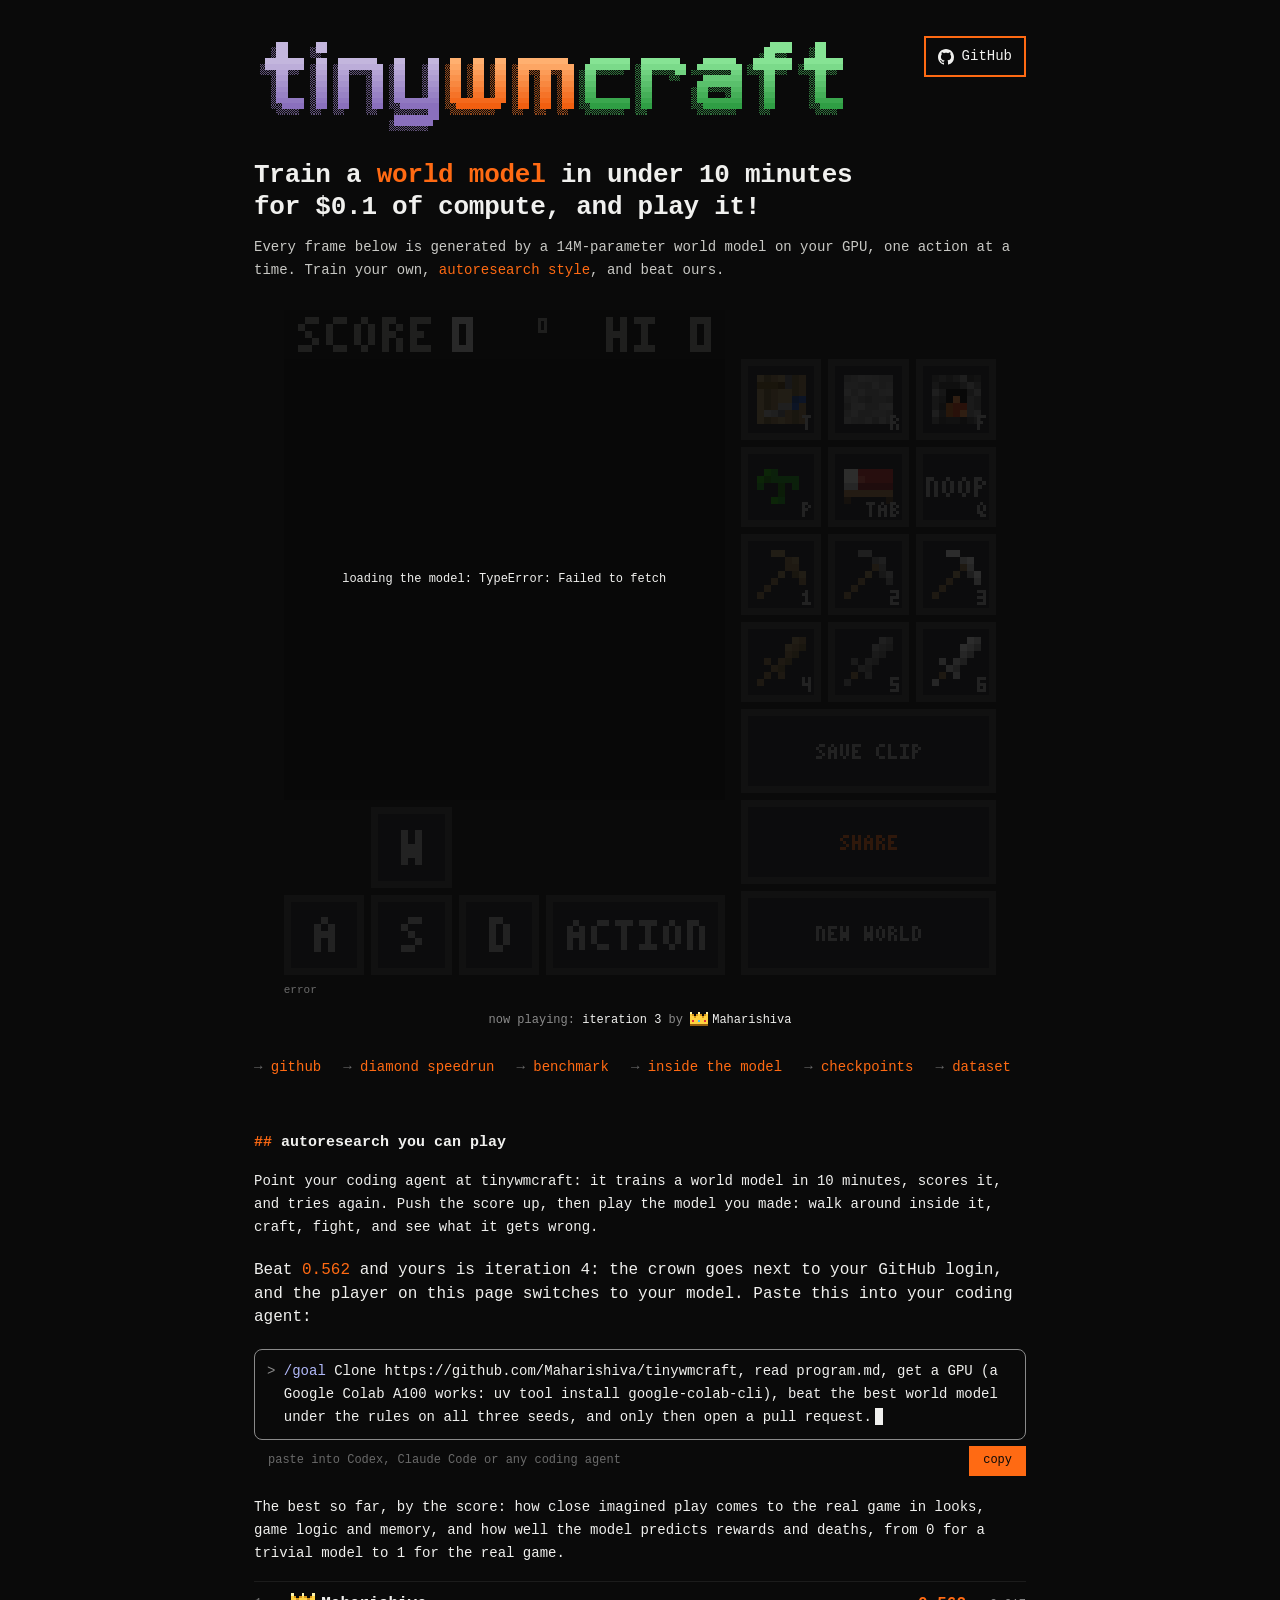
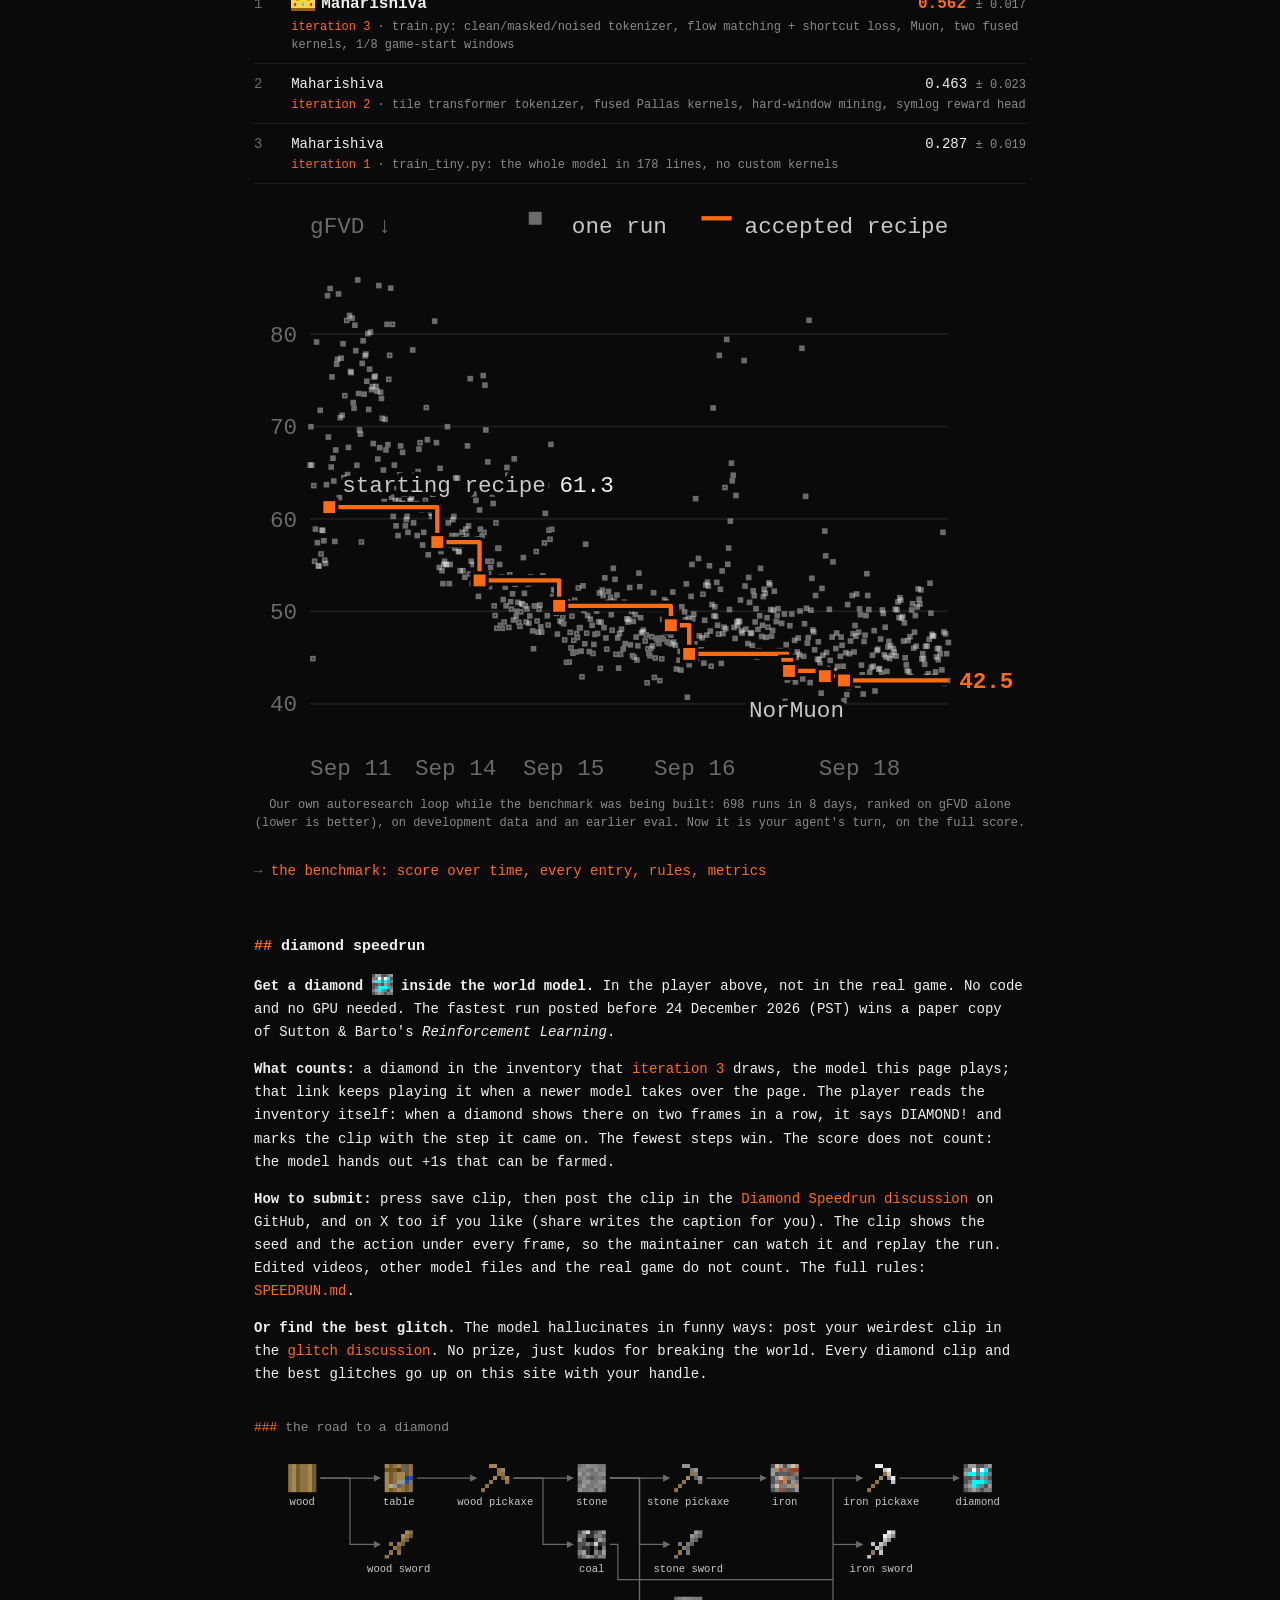
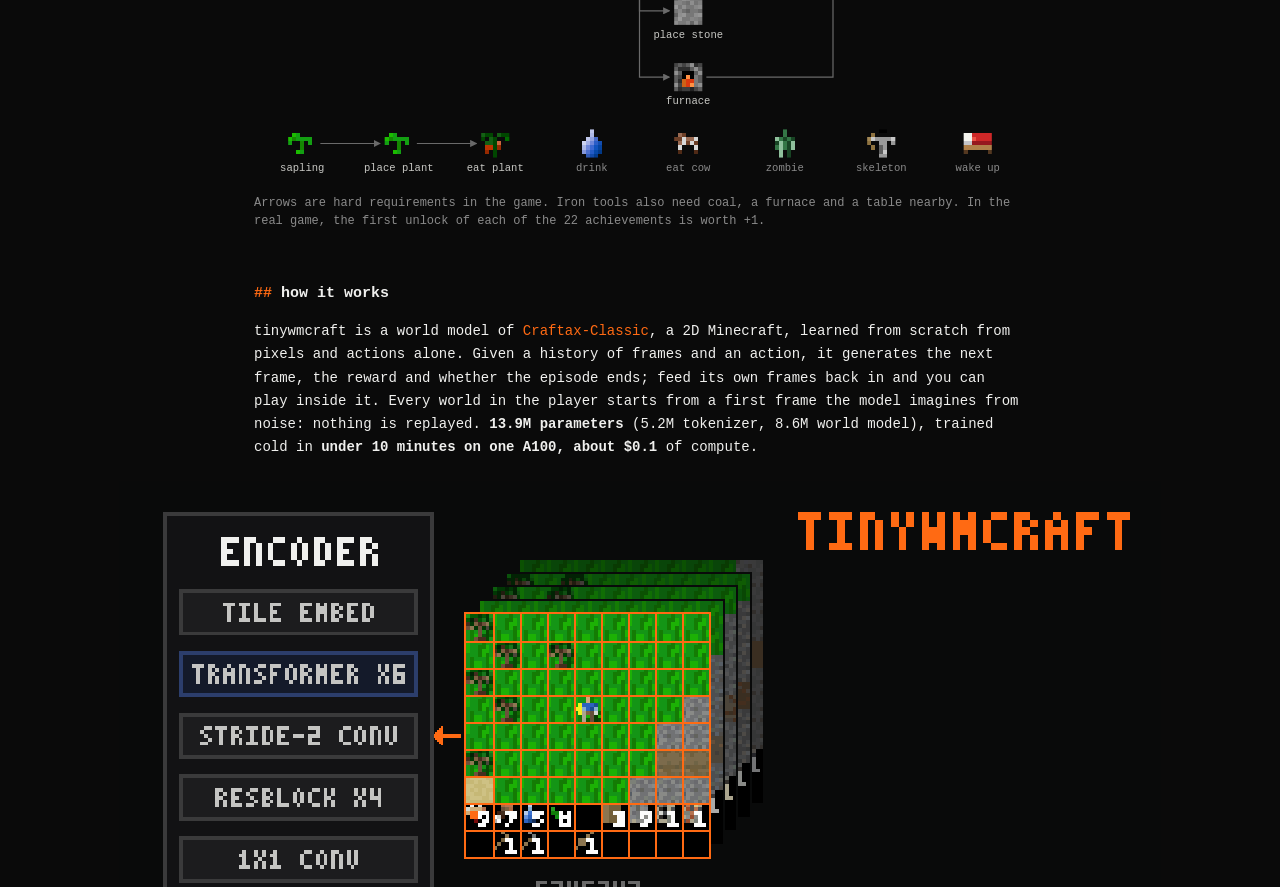
==== docs/index.html @ 317754db "merge mobile-zoom-fix: no hint line after the tutorial" ====
<!doctype html>
<html lang="en"><head>
<meta charset="utf-8">
<meta name="viewport" content="width=device-width,initial-scale=1">
<title>tinywmcraft: train a world model in under 10 minutes for $0.1 of compute, and play it</title>
<meta name="description" content="An autoresearch benchmark you can play: train a 14M-parameter world model of Craftax, a 2D Minecraft, in under 10 minutes on one A100, beat the best score, then play inside it in your browser.">
<meta name="theme-color" content="#0a0a0a">
<meta name="color-scheme" content="dark">
<link rel="canonical" href="https://maharishiva.github.io/tinywmcraft/">
<link rel="icon" href="data:image/svg+xml,%3Csvg xmlns='http://www.w3.org/2000/svg' viewBox='0 0 3 3'%3E%3Crect width='3' height='3' fill='%230a0a0a'/%3E%3Crect x='1' y='1' width='1' height='1' fill='%23ff6a13'/%3E%3C/svg%3E">
<meta property="og:type" content="website">
<meta property="og:site_name" content="tinywmcraft">
<meta property="og:url" content="https://maharishiva.github.io/tinywmcraft/">
<meta property="og:title" content="Train a world model in under 10 minutes for $0.1 of compute, and play it!">
<meta property="og:description" content="A 14M-parameter world model of Craftax, a 2D Minecraft, learned from pixels and actions. Play it in your browser. Beat it in one 10-minute A100 run.">
<meta property="og:image" content="https://maharishiva.github.io/tinywmcraft/assets/card.png">
<meta property="og:image:width" content="1200">
<meta property="og:image:height" content="630">
<meta property="og:image:alt" content="Real Craftax on the left, the world model on the right, the action below">
<meta name="twitter:card" content="summary_large_image">
<meta name="twitter:title" content="Train a world model in under 10 minutes for $0.1 of compute, and play it!">
<meta name="twitter:description" content="A 14M-parameter world model of Craftax, a 2D Minecraft, learned from pixels and actions. Play it in your browser. Beat it in one 10-minute A100 run.">
<meta name="twitter:image" content="https://maharishiva.github.io/tinywmcraft/assets/card.png">
<meta name="twitter:image:alt" content="Real Craftax on the left, the world model on the right, the action below">
<link rel="stylesheet" href="play.css">
<style>
:root { --bg:#0a0a0a; --fg:#f0f0ee; --ink:#c8c8c4; --dim:#6a6a6a; --mid:#8a8a8a; --o:#ff6a13; --line:#1c1c1c; }
* { box-sizing:border-box; }
html { -webkit-text-size-adjust:100%; }
body { margin:0; background:var(--bg); color:var(--fg); font:14px/1.65 "JetBrains Mono","SF Mono",Menlo,Consolas,monospace; }
main { max-width:820px; margin:0 auto; padding:36px 24px 56px; }
a { color:var(--o); text-decoration:none; } a:hover { text-decoration:underline; }
header { position:relative; }
.gh { position:absolute; top:0; right:0; display:flex; align-items:center; gap:8px; padding:7px 12px; border:2px solid var(--o); color:var(--fg); text-decoration:none; }
.gh:hover { background:var(--o); color:var(--bg); text-decoration:none; }
.logo { width:600px; max-width:100%; height:auto; display:block; image-rendering:pixelated; }
h1 .o { color:var(--o); }
h1 { font-size:26px; line-height:1.25; margin:22px 0 12px; letter-spacing:-.01em; text-wrap:balance; }
.sub { margin:0 0 28px; color:var(--ink); }
h2 { font-size:15px; margin:52px 0 14px; scroll-margin-top:16px; }
h2::before { content:"## "; color:var(--o); }
h3 { font-size:13px; font-weight:normal; color:var(--mid); margin:30px 0 4px; }
h3::before { content:"### "; color:var(--o); }
p, ol, dl { margin:0 0 14px; }
code { color:var(--o); font-family:inherit; }
b { font-weight:700; }
.links { display:flex; flex-wrap:wrap; gap:4px 22px; margin:26px 0 8px; }
.links a::before, a.more::before { content:"→ "; color:var(--dim); }
a.more { display:inline-block; margin:6px 0 0; }
.cta { font-size:16px; line-height:1.45; margin:20px 0 12px; } .cta #best { color:var(--o); }
figure { margin:22px 0; }
figure img { display:block; max-width:100%; height:auto; margin:0 auto; }
figure.wide img { width:min(135%, calc(100vw - 32px)); max-width:none; margin-left:calc((100% - min(135%, 100vw - 32px)) / 2); }
img.ico { display:inline; width:21px; height:21px; vertical-align:-5px; image-rendering:pixelated; }
img.px { image-rendering:pixelated; }
figcaption, .note { color:var(--mid); font-size:12px; line-height:1.5; margin-top:8px; }
figcaption { text-align:center; text-wrap:balance; }
.tree { display:block; min-width:640px; width:100%; height:auto; margin:14px 0 6px; font-size:10.5px; }
.tree image { image-rendering:pixelated; }
.tree text { fill:var(--ink); text-anchor:middle; }
.tree .any text { fill:var(--mid); }
.tree .dep { fill:none; stroke:#6a6a6a; stroke-width:1.2; marker-end:url(#ah); }
.tree .wire { fill:none; stroke:#6a6a6a; stroke-width:1.2; }
.scroll { overflow-x:auto; -webkit-overflow-scrolling:touch; }
ol.top { list-style:none; padding:0; margin:16px 0 14px; border-top:1px solid var(--line); scroll-margin-top:16px; }
ol.top li { display:grid; grid-template-columns:3ch minmax(0,1fr) auto; gap:0 12px; align-items:baseline; padding:9px 0; border-bottom:1px solid var(--line); }
ol.top .r { color:var(--dim); }
ol.top .who { overflow:hidden; text-overflow:ellipsis; white-space:nowrap; }
ol.top .who a { color:var(--fg); }
ol.top .g { white-space:nowrap; font-variant-numeric:tabular-nums; }
ol.top .ch { grid-column:2 / 4; color:var(--mid); font-size:12px; line-height:1.5; }
ol.top .lead .who, ol.top .lead .g { font-size:16px; font-weight:700; }
ol.top .lead .g { color:var(--o); }
img.crown { width:24px; height:auto; margin-right:6px; vertical-align:-3px; image-rendering:pixelated; }
.np { margin:12px 0 0; text-align:center; color:var(--mid); font-size:12px; }
.np a { color:var(--fg); } .np img.crown { width:18px; margin-right:4px; }
.sd { color:var(--mid); font-weight:normal; font-size:12px; }
.cc { margin:20px 0; }
.cc-box { display:grid; grid-template-columns:2ch 1fr; border:1px solid #8a8a8a; border-radius:8px; padding:10px 12px; color:var(--fg); overflow-wrap:anywhere; }
.cc-gt { color:var(--mid); }
.cc-cmd { color:#b1b9f9; }
.cc-cur { display:inline-block; width:1ch; height:1.2em; margin-left:3px; vertical-align:text-bottom; background:var(--fg); animation:cc-blink 1.1s steps(1) infinite; }
@keyframes cc-blink { 50% { opacity:0; } }
@media (prefers-reduced-motion:reduce) { .cc-cur { animation:none; } }
.cc-foot { display:flex; justify-content:space-between; align-items:center; gap:12px; padding:6px 0 0 14px; color:var(--dim); font-size:12px; }
.cc-foot button { font:inherit; font-size:12px; color:var(--bg); background:var(--o); border:0; border-radius:0; padding:5px 14px; cursor:pointer; }
.cc-foot button:hover { background:var(--fg); }
footer { color:var(--dim); font-size:12px; margin-top:52px; padding-top:14px; border-top:1px solid var(--line); }
@media (max-width:820px) { main { overflow-x:clip; } }
@media (max-width:560px) {
  body { font-size:13.5px; }
  main { padding:24px 16px 44px; }
  .logo { width:100%; }
  .gh { position:static; display:inline-flex; margin-bottom:14px; }
  h1 { font-size:21px; margin-top:16px; }
  h2 { margin-top:40px; }
  ol.top .lead .who, ol.top .lead .g { font-size:15px; }
  }
</style>
</head>
<body><main>
<header>
<a class="gh" href="https://github.com/Maharishiva/tinywmcraft"><svg viewBox="0 0 16 16" width="16" height="16" aria-hidden="true"><path fill="currentColor" d="M8 0C3.58 0 0 3.58 0 8c0 3.54 2.29 6.53 5.47 7.59.4.07.55-.17.55-.38 0-.19-.01-.82-.01-1.49-2.01.37-2.53-.49-2.69-.94-.09-.23-.48-.94-.82-1.13-.28-.15-.68-.52-.01-.53.63-.01 1.08.58 1.23.82.72 1.21 1.87.87 2.33.66.07-.52.28-.87.51-1.07-1.78-.2-3.64-.89-3.64-3.95 0-.87.31-1.59.82-2.15-.08-.2-.36-1.02.08-2.12 0 0 .67-.21 2.2.82.64-.18 1.32-.27 2-.27.68 0 1.36.09 2 .27 1.53-1.04 2.2-.82 2.2-.82.44 1.1.16 1.92.08 2.12.51.56.82 1.27.82 2.15 0 3.07-1.87 3.75-3.65 3.95.29.25.54.73.54 1.48 0 1.07-.01 1.93-.01 2.2 0 .21.15.46.55.38A8.013 8.013 0 0016 8c0-4.42-3.58-8-8-8z"/></svg><span>GitHub</span></a>
<img class="logo" src="assets/logo-dark.png" alt="tinywmcraft" width="2140" height="360">
<h1>Train a <span class="o">world model</span> in under 10 minutes for $0.1 of compute, and play it!</h1>
<p class="sub">Every frame below is generated by a 14M-parameter world model on your GPU, one action at a time. Train your own, <a href="#autoresearch">autoresearch style</a>, and beat ours.</p>
</header>

<div id="play"></div>
<script type="module" src="play.js?v=2"></script>
<p class="np" id="np">now playing: <a href="https://github.com/Maharishiva/tinywmcraft/blob/8538aa5/train.py">iteration 3</a> by <img class="crown" src="icons/crown.png" alt="crown" onerror="this.remove()"><a href="https://github.com/Maharishiva">Maharishiva</a></p>

<nav class="links">
<a href="https://github.com/Maharishiva/tinywmcraft">github</a>
<a href="#speedrun">diamond speedrun</a>
<a href="benchmark.html">benchmark</a>
<a href="model.html">inside the model</a>
<a href="https://huggingface.co/maharishiva/tinywmcraft-v3">checkpoints</a>
<a data-dataset href="#">dataset</a>
</nav>

<!--{autoresearch-->
<h2 id="autoresearch">autoresearch you can play</h2>
<p>Point your coding agent at tinywmcraft: it trains a world model in 10 minutes, scores it, and tries again. Push the score up, then play the model you made: walk around inside it, craft, fight, and see what it gets wrong.</p>
<p class="cta">Beat <span id="best">0.562</span> and yours is iteration <span id="next">4</span>: the crown goes next to your GitHub login, and the player on this page switches to your model. Paste this into your coding agent:</p>
<div class="cc">
<div class="cc-box"><span class="cc-gt">&gt;</span><span><span id="prompt"><span class="cc-cmd">/goal</span> Clone https://github.com/Maharishiva/tinywmcraft, read program.md, get a GPU (a Google Colab A100 works: uv tool install google-colab-cli), beat the best world model under the rules on all three seeds, and only then open a pull request.</span><span class="cc-cur" aria-hidden="true"></span></span></div>
<div class="cc-foot"><span>paste into Codex, Claude Code or any coding agent</span><button type="button" id="copy">copy</button></div>
</div>
<p>The best so far, by the score: how close imagined play comes to the real game in looks, game logic and memory, and how well the model predicts rewards and deaths, from 0 for a trivial model to 1 for the real game.</p>
<ol class="top" id="benchmark">
<li class="lead"><span class="r">1</span><span class="who"><img class="crown" src="icons/crown.png" alt="crown" onerror="this.remove()"><a href="https://github.com/Maharishiva">Maharishiva</a></span><span class="g">0.562 <span class="sd">± 0.017</span></span><span class="ch"><a href="https://github.com/Maharishiva/tinywmcraft/blob/8538aa5/train.py">iteration 3</a> · train.py: clean/masked/noised tokenizer, flow matching + shortcut loss, Muon, two fused kernels, 1/8 game-start windows</span></li>
<li><span class="r">2</span><span class="who"><a href="https://github.com/Maharishiva">Maharishiva</a></span><span class="g">0.463 <span class="sd">± 0.023</span></span><span class="ch"><a href="https://github.com/Maharishiva/tinywmcraft/blob/80b1c34/train.py">iteration 2</a> · tile transformer tokenizer, fused Pallas kernels, hard-window mining, symlog reward head</span></li>
<li><span class="r">3</span><span class="who"><a href="https://github.com/Maharishiva">Maharishiva</a></span><span class="g">0.287 <span class="sd">± 0.019</span></span><span class="ch"><a href="https://github.com/Maharishiva/tinywmcraft/blob/23e6515/train_tiny.py">iteration 1</a> · train_tiny.py: the whole model in 178 lines, no custom kernels</span></li>
</ol>
<figure><picture><source media="(max-width:560px)" srcset="assets/autoresearch_phone.svg" width="358" height="270"><img src="assets/autoresearch.svg" alt="gFVD of 698 training runs over 8 days: the accepted recipe steps down from 61.3 to 42.5" width="772" height="350" loading="lazy"></picture>
<figcaption>Our own autoresearch loop while the benchmark was being built: 698 runs in 8 days, ranked on gFVD alone (lower is better), on development data and an earlier eval. Now it is your agent's turn, on the full score.</figcaption></figure>
<a class="more" href="benchmark.html">the benchmark: score over time, every entry, rules, metrics</a>
<!--autoresearch}-->

<!--{challenge-->
<h2 id="speedrun"><a id="challenge"></a>diamond speedrun</h2>
<p><b>Get a diamond <img class="ico" src="icons/diamond.png" alt=""> inside the world model.</b> In the player above, not in the real game. No code and no GPU needed. The fastest run posted before 24 December 2026 (PST) wins a paper copy of Sutton &amp; Barto's <i>Reinforcement Learning</i>.</p>
<p><b>What counts:</b> a diamond in the inventory that <a href="?model=iteration3#play">iteration 3</a> draws, the model this page plays; that link keeps playing it when a newer model takes over the page. The player reads the inventory itself: when a diamond shows there on two frames in a row, it says DIAMOND! and marks the clip with the step it came on. The fewest steps win. The score does not count: the model hands out +1s that can be farmed.</p>
<p><b>How to submit:</b> press save clip, then post the clip in the <a href="https://github.com/Maharishiva/tinywmcraft/discussions/9">Diamond Speedrun discussion</a> on GitHub, and on X too if you like (share writes the caption for you). The clip shows the seed and the action under every frame, so the maintainer can watch it and replay the run. Edited videos, other model files and the real game do not count. The full rules: <a href="https://github.com/Maharishiva/tinywmcraft/blob/main/SPEEDRUN.md">SPEEDRUN.md</a>.</p>
<p><b>Or find the best glitch.</b> The model hallucinates in funny ways: post your weirdest clip in the <a href="https://github.com/Maharishiva/tinywmcraft/discussions/10">glitch discussion</a>. No prize, just kudos for breaking the world. Every diamond clip and the best glitches go up on this site with your handle.</p>
<h3 id="achievements">the road to a diamond</h3>
<div class="scroll"><svg class="tree" viewBox="0 0 768 322" role="img" aria-label="The 22 achievements of Craftax-Classic and what each one needs">
<defs><marker id="ah" viewBox="0 0 6 6" refX="5" refY="3" markerWidth="6" markerHeight="6" orient="auto"><path d="M0,0L6,3L0,6z" fill="#6a6a6a"/></marker></defs>
<path class="dep" d="M66,22H125"/>
<path class="dep" d="M66,22H95.5V88H125"/>
<path class="dep" d="M162,22H221"/>
<path class="dep" d="M258,22H317"/>
<path class="dep" d="M258,22H287.5V88H317"/>
<path class="dep" d="M354,22H413"/>
<path class="dep" d="M354,22H383.5V88H413"/>
<path class="dep" d="M354,22H383.5V154H413"/>
<path class="dep" d="M354,22H383.5V220H413"/>
<path class="dep" d="M450,22H509"/>
<path class="dep" d="M642,22H701"/>
<path class="dep" d="M66,286H125"/>
<path class="dep" d="M162,286H221"/>
<path class="wire" d="M546,22H576"/>
<path class="wire" d="M354,88H362V123H576"/>
<path class="wire" d="M450,220H576V22"/>
<path class="dep" d="M576,22H605"/>
<path class="dep" d="M576,88H605"/>
<g><image href="icons/wood.png" x="34" y="8" width="28" height="28"/><text x="48" y="49">wood</text></g>
<g><image href="icons/place_table.png" x="130" y="8" width="28" height="28"/><text x="144" y="49">table</text></g>
<g><image href="icons/make_wood_sword.png" x="130" y="74" width="28" height="28"/><text x="144" y="115">wood sword</text></g>
<g><image href="icons/make_wood_pickaxe.png" x="226" y="8" width="28" height="28"/><text x="240" y="49">wood pickaxe</text></g>
<g><image href="icons/stone.png" x="322" y="8" width="28" height="28"/><text x="336" y="49">stone</text></g>
<g><image href="icons/coal.png" x="322" y="74" width="28" height="28"/><text x="336" y="115">coal</text></g>
<g><image href="icons/make_stone_pickaxe.png" x="418" y="8" width="28" height="28"/><text x="432" y="49">stone pickaxe</text></g>
<g><image href="icons/make_stone_sword.png" x="418" y="74" width="28" height="28"/><text x="432" y="115">stone sword</text></g>
<g><image href="icons/place_stone.png" x="418" y="140" width="28" height="28"/><text x="432" y="181">place stone</text></g>
<g><image href="icons/place_furnace.png" x="418" y="206" width="28" height="28"/><text x="432" y="247">furnace</text></g>
<g><image href="icons/iron.png" x="514" y="8" width="28" height="28"/><text x="528" y="49">iron</text></g>
<g><image href="icons/make_iron_pickaxe.png" x="610" y="8" width="28" height="28"/><text x="624" y="49">iron pickaxe</text></g>
<g><image href="icons/make_iron_sword.png" x="610" y="74" width="28" height="28"/><text x="624" y="115">iron sword</text></g>
<g><image href="icons/diamond.png" x="706" y="8" width="28" height="28"/><text x="720" y="49">diamond</text></g>
<g><image href="icons/sapling.png" x="34" y="272" width="28" height="28"/><text x="48" y="313">sapling</text></g>
<g><image href="icons/place_plant.png" x="130" y="272" width="28" height="28"/><text x="144" y="313">place plant</text></g>
<g><image href="icons/eat_plant.png" x="226" y="272" width="28" height="28"/><text x="240" y="313">eat plant</text></g>
<g class="any"><image href="icons/drink.png" x="322" y="272" width="28" height="28"/><text x="336" y="313">drink</text></g>
<g class="any"><image href="icons/cow.png" x="418" y="272" width="28" height="28"/><text x="432" y="313">eat cow</text></g>
<g class="any"><image href="icons/zombie.png" x="514" y="272" width="28" height="28"/><text x="528" y="313">zombie</text></g>
<g class="any"><image href="icons/skeleton.png" x="610" y="272" width="28" height="28"/><text x="624" y="313">skeleton</text></g>
<g class="any"><image href="icons/sleep.png" x="706" y="272" width="28" height="28"/><text x="720" y="313">wake up</text></g>
</svg></div>
<p class="note">Arrows are hard requirements in the game. Iron tools also need coal, a furnace and a table nearby. In the real game, the first unlock of each of the 22 achievements is worth +1.</p>
<!--challenge}-->

<!--{how-->
<h2 id="how">how it works</h2>
<p>tinywmcraft is a world model of <a href="https://github.com/MichaelTMatthews/Craftax">Craftax-Classic</a>, a 2D Minecraft, learned from scratch from pixels and actions alone. Given a history of frames and an action, it generates the next frame, the reward and whether the episode ends; feed its own frames back in and you can play inside it. Every world in the player starts from a first frame the model imagines from noise: nothing is replayed. <b>13.9M parameters</b> (5.2M tokenizer, 8.6M world model), trained cold in <b>under 10 minutes on one A100, about $0.1</b> of compute.</p>
<figure class="wide"><picture><source media="(max-width:560px)" srcset="assets/architecture_v1.gif" width="540" height="877"><img class="px" src="assets/architecture.gif" alt="Frames go through the encoder to 4×4×32 latents, the world model denoises the newest latent in eight steps conditioned on the action, and the decoder shows the frame at every step" width="1200" height="400"></picture><figcaption>What runs on every action. No game engine and no game state: the encoder turns past frames into 4×4×32 latents, the world model denoises the next latent in eight steps conditioned on your action, and the decoder draws it.</figcaption></figure>
<a class="more" href="model.html">inside the model: tokenizer, losses, optimizer, kernels, sampling</a>
<!--how}-->

<footer>MIT license · <a href="https://github.com/Maharishiva/tinywmcraft">github</a> · <a href="benchmark.html">benchmark</a> · <a href="model.html">inside the model</a> · <a href="https://huggingface.co/maharishiva/tinywmcraft-v3">checkpoints</a> · <a data-dataset href="#">dataset</a></footer>
</main>
<script>
const HF_DATASET = "https://huggingface.co/datasets/maharishiva/tinywmcraft-v3";   // the dataset repo, behind every "dataset" link
const $ = s => document.querySelector(s);
for (const el of document.querySelectorAll("a[data-dataset]")) el.href = HF_DATASET;
const esc = s => String(s ?? "").replace(/[&<>"]/g, c => ({ "&": "&amp;", "<": "&lt;", ">": "&gt;", '"': "&quot;" })[c]);
const url = u => /^https:\/\//.test(u || "") ? esc(u) : "";
const num = v => typeof v === "number";
const fx = (v, d) => num(v) ? (v + 1e-9).toFixed(d) : v == null ? "–" : esc(v);   // half up: 2.05 is 2.1; TBD stays TBD
const a = (u, text) => url(u) ? `<a href="${url(u)}">${esc(text)}</a>` : esc(text);
const CROWN = '<img class="crown" src="icons/crown.png" alt="crown" onerror="this.remove()">';

function top3(rows) {  // the three best scores, the best one with the crown
  const best = rows.filter(r => num(r.score)).sort((p, q) => q.score - p.score).slice(0, 3);
  if (!best.length) return;
  $("#benchmark").innerHTML = best.map((r, i) => `<li${i ? "" : ' class="lead"'}><span class="r">${i + 1}</span>` +
    `<span class="who">${i ? "" : CROWN}${a("https://github.com/" + encodeURIComponent(r.author || ""), r.author)}</span>` +
    `<span class="g">${fx(r.score, 3)}${num(r.score_sd) ? ` <span class="sd">± ${fx(r.score_sd, 3)}</span>` : ""}</span>` +
    `<span class="ch">${a(r.code, "iteration " + r.n)} · ${esc(r.change)}</span></li>`).join("");
  $("#np").innerHTML = `now playing: ${a(best[0].code, "iteration " + best[0].n)} by ${CROWN}${a("https://github.com/" + encodeURIComponent(best[0].author || ""), best[0].author)}`;
  $("#best").textContent = fx(best[0].score, 3);
  $("#next").textContent = Math.max(...rows.map(r => r.n)) + 1;
}

fetch("records.jsonl").then(r => r.ok ? r.text() : Promise.reject(r.status)).then(text => {
  top3(text.split("\n").filter(l => l.trim()).map(l => JSON.parse(l)));
}).catch(() => {});   // the list in the page stays

$("#copy").addEventListener("click", async e => {  // the prompt to the clipboard; a selection where the clipboard is blocked
  const text = $("#prompt").textContent.trim(), btn = e.currentTarget;
  try { await navigator.clipboard.writeText(text); }
  catch { const r = document.createRange(); r.selectNodeContents($("#prompt")); getSelection().removeAllRanges(); getSelection().addRange(r); document.execCommand("copy"); }
  btn.textContent = "copied"; setTimeout(() => btn.textContent = "copy", 1500);
});
</script>
</body></html>
---- docs/play.css ----
#play { display: flex; gap: 16px; justify-content: center; align-items: flex-start; color: #f0f0ee;
  font: 12px/1.4 "JetBrains Mono", "SF Mono", Menlo, Consolas, monospace; touch-action: manipulation;
  user-select: none; -webkit-user-select: none; -webkit-touch-callout: none; -webkit-tap-highlight-color: transparent; }
#play .view { position: relative; }
#play canvas { display: block; width: 100%; image-rendering: pixelated; cursor: pointer; }
#play canvas.meta { position: absolute; pointer-events: none; }   /* the seed and step in the score strip, placed by play.js */
#play .msg { position: absolute; inset: 0; box-sizing: border-box; padding: 16px;
  display: flex; flex-direction: column; align-items: center; justify-content: center; gap: 12px; text-align: center;
  background: #0a0a0add; }
#play .msg:empty { display: none; }
#play .msg b { font-size: 16px; font-weight: normal; }
#play .msg:has(.end) { justify-content: flex-start; background: none; }
#play .end { display: flex; flex-wrap: wrap; justify-content: center; gap: 8px; margin-top: calc(34 * var(--px, 5px)); }
#play .msg span { color: #8a8a8a; font-size: 11px; }
#play .msg button { height: 48px; padding: 0 10px; font: inherit; color: inherit; background: #1c1c1e;
  border: 2px solid #3a3a3e; border-radius: 0; cursor: pointer; }
#play .msg .hot { background: #ff6a13; border-color: #ff6a13; color: #0a0a0a; }
#play .prog { width: 70%; height: 10px; padding: 2px; border: 2px solid #3a3a3e; }
#play .prog i { display: block; height: 100%; background: #ff6a13; }
#play .prog.wait i { animation: blink 1s steps(2) infinite; }
@keyframes blink { 50% { opacity: .35; } }
#play .st { margin-top: 8px; min-height: 1.4em; color: #6a6a6a; font-size: 11px; }
#play .st:empty { display: none; }
#play .st.hot { color: #ff6a13; }

/* every control is a .key: the movement keys, the action keys, the clip buttons, one game pixel of border */
#play .keys, #play .acts, #play .btns { display: grid; position: relative; transition: opacity .2s; }
#play .side { display: flex; flex-direction: column; }
#play.off .keys, #play.off .side { opacity: .15; pointer-events: none; }
#play .key { position: relative; display: flex; align-items: center; justify-content: center; box-sizing: border-box;
  margin: 0; padding: 0; background: #1c1c1e; border: var(--px, 2px) solid #3a3a3e; border-radius: 0; cursor: pointer; }
#play .key:active { background: #3a3a3e; }
#play .key.on { background: #ff6a13; border-color: #ff6a13; }
#play .key.on img.px { filter: brightness(0); }   /* dark labels on orange, as under the frame */
#play img { width: calc(7 * var(--px, 5px)); height: calc(7 * var(--px, 5px)); image-rendering: pixelated; }
#play img.px { width: auto; }
#play img.k { position: absolute; right: 3px; bottom: 3px; }
@media (hover: hover) { #play button.key:hover { border-color: #ff6a13; } }
@media (hover: none) { #play img.k { display: none; } }

#play [hidden] { display: none !important; }

/* the tutorial (tutorial.js): an outline that pulses on the target, and a big bubble with a pointer next to it (look a) or
   one caption over the top of the frame (look b); a small way out on the empty corner of the inventory strip */
#play { position: relative; }
#play .coach { position: absolute; inset: 0; z-index: 5; pointer-events: none; }
#play .coach .ring { position: absolute; box-sizing: border-box; display: flex; align-items: center; justify-content: center;
  border: 3px solid #ff6a13; color: #fff; font-weight: bold; line-height: 1; text-shadow: 0 0 3px #000, 0 0 6px #000;
  animation: pulse 1s ease-in-out infinite; }
#play .coach .ring.flash { animation: flash .6s steps(2) 3, pulse 1s ease-in-out 1.8s infinite; }
@keyframes pulse { 0%, 100% { box-shadow: 0 0 0 0 #ff6a13cc; } 50% { box-shadow: 0 0 0 6px #ff6a1300; border-color: #ffb07a; } }
@keyframes flash { 0% { background: #ff6a1366; border-color: #fff; } 50% { background: none; border-color: #ff6a13; } }
#play .coach .bub { position: absolute; box-sizing: border-box; padding: 9px 14px; background: #ff6a13; color: #0a0a0a;
  font-size: 22px; font-weight: bold; line-height: 1.2; white-space: nowrap; box-shadow: 0 3px 0 #0a0a0a88; }
#play .coach .bub img { width: 1.1em; height: 1.1em; vertical-align: -.15em; }
#play .coach .bub::after { content: ""; position: absolute; border: 9px solid transparent; }
#play .coach .bub.top::after { top: 100%; left: var(--ax); margin-left: -9px; border-top-color: #ff6a13; }
#play .coach .bub.bottom::after { bottom: 100%; left: var(--ax); margin-left: -9px; border-bottom-color: #ff6a13; }
#play .coach .bub.left::after { left: 100%; top: var(--ay); margin-top: -9px; border-left-color: #ff6a13; }
#play .coach .bub.right::after { right: 100%; top: var(--ay); margin-top: -9px; border-right-color: #ff6a13; }
#play .coach .bub.cap { display: flex; align-items: center; justify-content: center; padding: 4px 10px; text-align: center;
  white-space: normal; box-shadow: none; }
#play .coach .bub.cap::after { display: none; }
#play .coach .skip { position: absolute; pointer-events: auto; padding: 4px 8px; font: inherit; font-size: 12px; color: #aaaaa8;
  background: #0a0a0acc; border: 1px solid #3a3a3e; border-radius: 0; cursor: pointer; }

/* over the game: the diamond moment, and the sleep being skipped */
#play .banner { position: absolute; left: 0; right: 0; top: 18%; z-index: 4; display: flex; flex-direction: column; pointer-events: none;
  align-items: center; gap: 10px; padding: 14px 8px; background: #0a0a0acc; text-align: center; }
#play .banner b { display: block; line-height: 0; }
#play .banner.zzz b { line-height: 1.2; text-shadow: 0 2px 6px #000; }
#play .banner.gem { top: 0; gap: 8px; padding: 8px; }
#play .banner span { font-size: 17px; font-weight: bold; }
#play .banner.zzz { top: 0; bottom: 0; justify-content: center; background: #0a0a2a99; }
#play .banner.zzz b { color: #f0f0ee; font-weight: normal; font-size: 26px; }
#play .banner button { pointer-events: auto; height: 44px; padding: 0 14px; font: inherit; font-size: 15px; color: inherit; background: #1c1c1e;
  border: 2px solid #3a3a3e; border-radius: 0; cursor: pointer; }
#play .banner .hot { background: #ff6a13; border-color: #ff6a13; color: #0a0a0a; }

@media (max-width: 700px) {
  #play { flex-direction: column; align-items: center; gap: var(--px, 4px); }
  #play .coach .bub { font-size: 20px; }
}
#play .key.cue, #play .key.glow { animation: cue 1s ease-in-out infinite; }
@keyframes cue { 50% { border-color: #ff6a13; } }
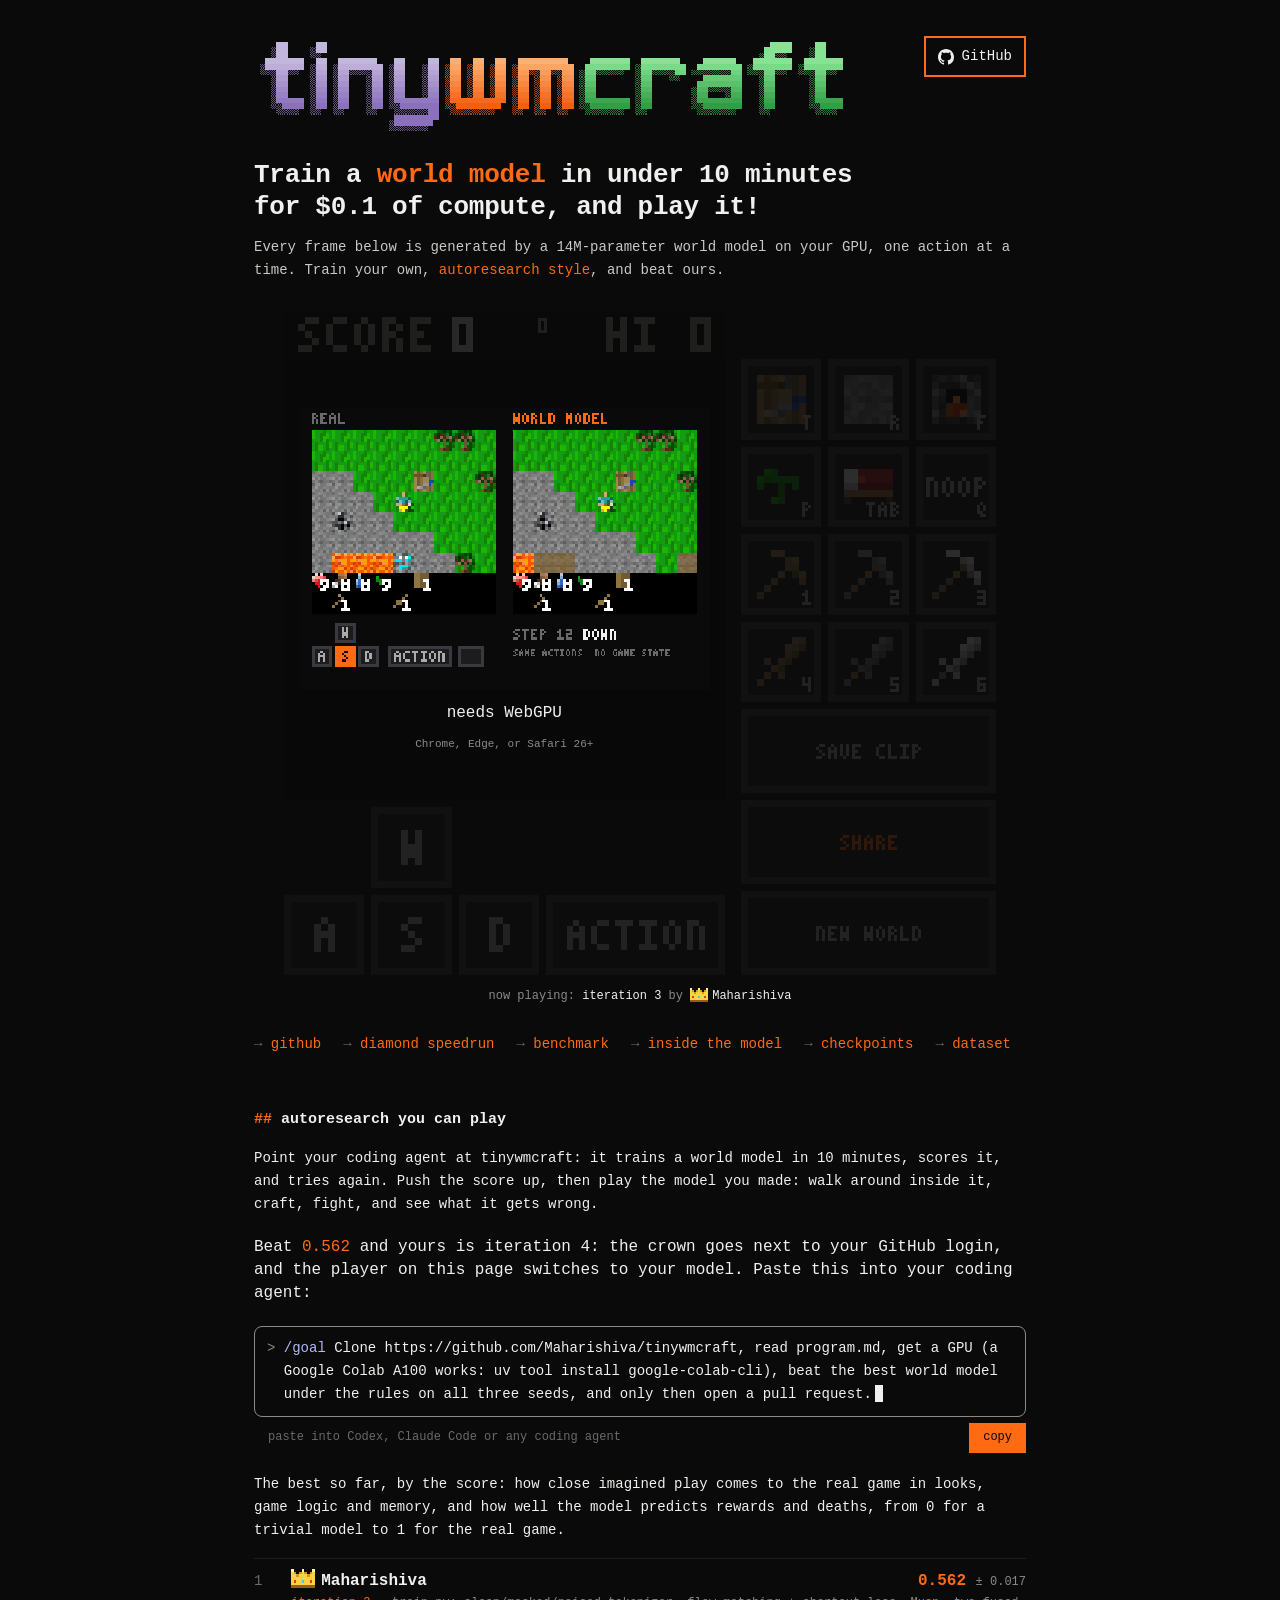
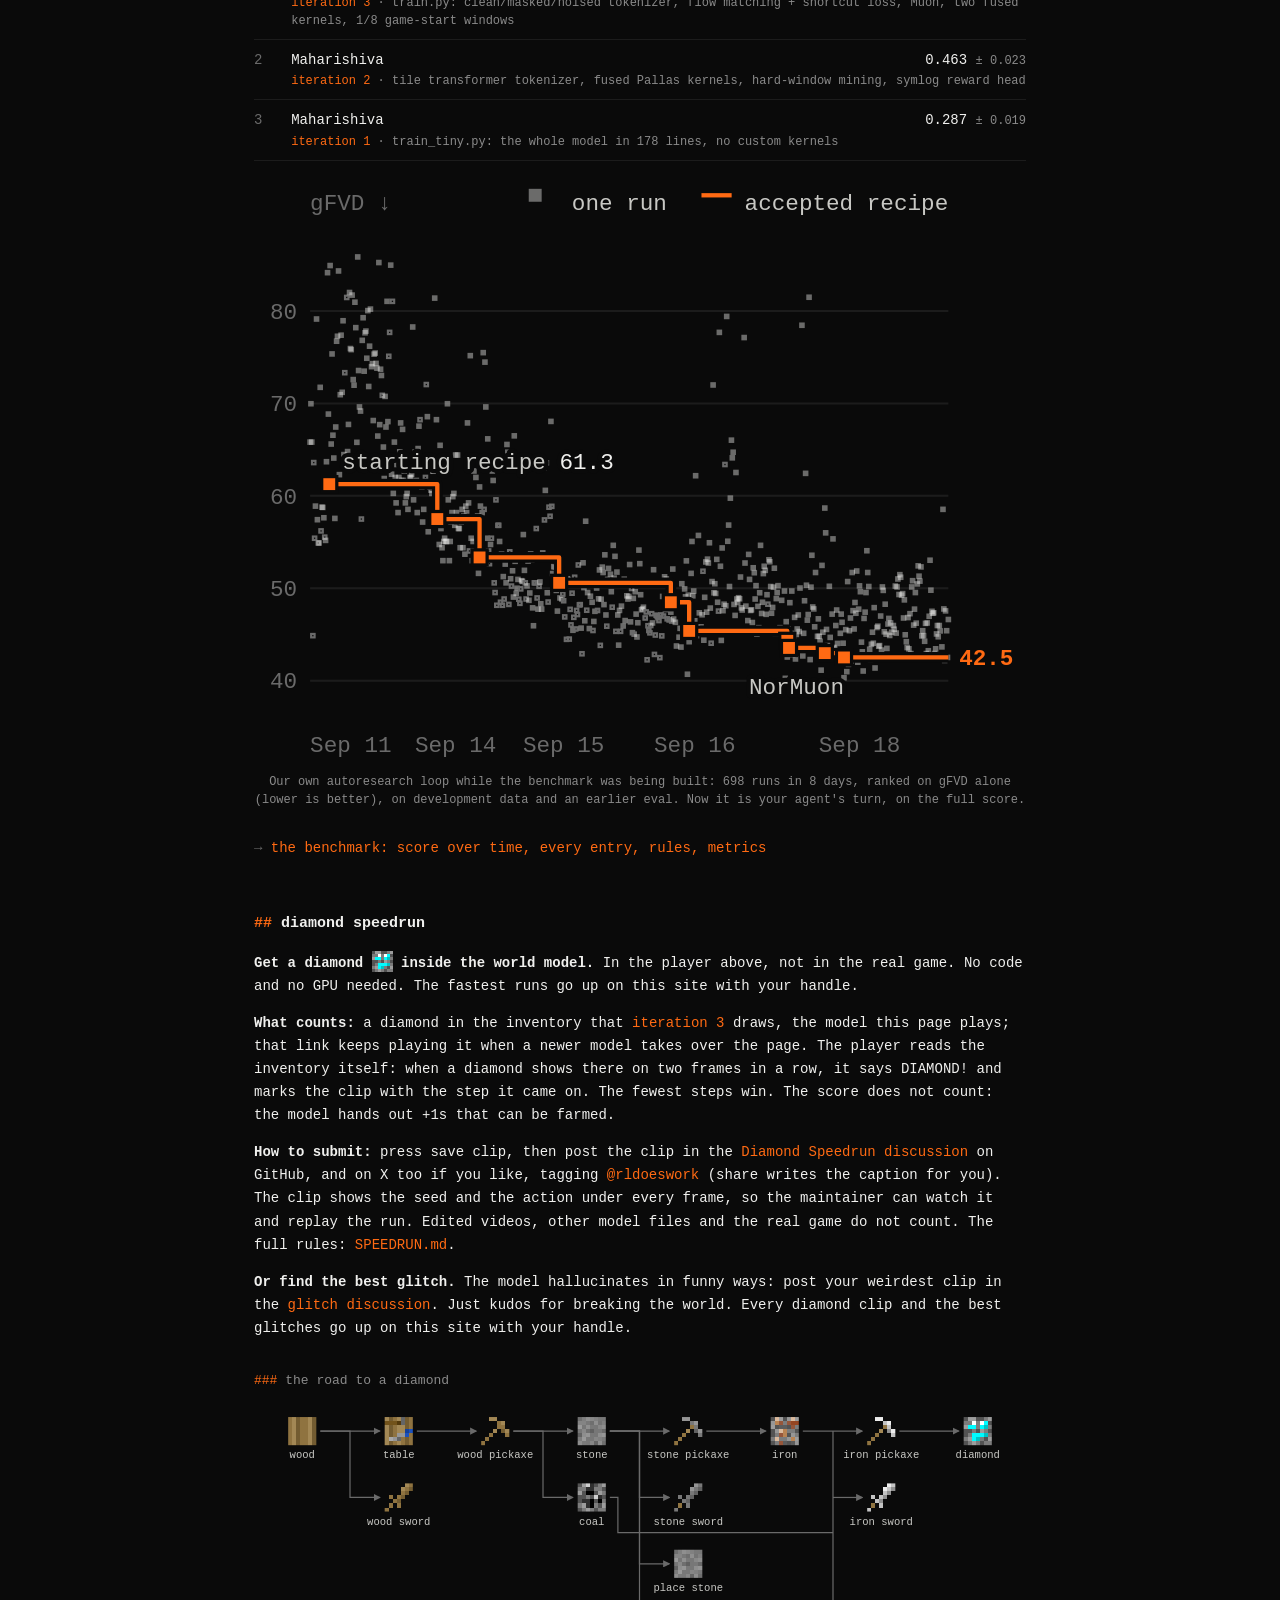
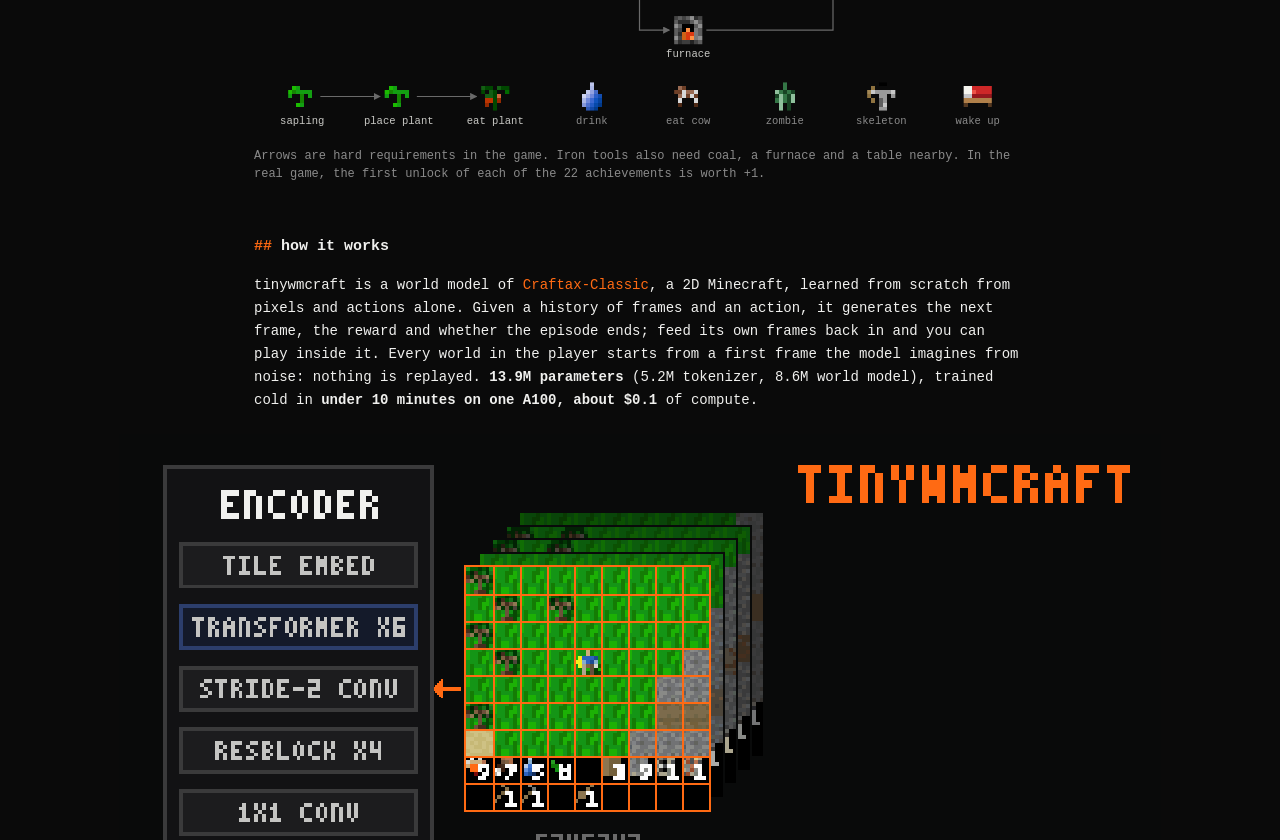
==== commit 49430940: "merge launch-handle: x handle in the share captions, play.gif without webgpu, the speedrun without a" ====
--- a/docs/index.html
+++ b/docs/index.html
@@ -140,10 +140,10 @@
 
 <!--{challenge-->
 <h2 id="speedrun"><a id="challenge"></a>diamond speedrun</h2>
-<p><b>Get a diamond <img class="ico" src="icons/diamond.png" alt=""> inside the world model.</b> In the player above, not in the real game. No code and no GPU needed. The fastest run posted before 24 December 2026 (PST) wins a paper copy of Sutton &amp; Barto's <i>Reinforcement Learning</i>.</p>
+<p><b>Get a diamond <img class="ico" src="icons/diamond.png" alt=""> inside the world model.</b> In the player above, not in the real game. No code and no GPU needed. The fastest runs go up on this site with your handle.</p>
 <p><b>What counts:</b> a diamond in the inventory that <a href="?model=iteration3#play">iteration 3</a> draws, the model this page plays; that link keeps playing it when a newer model takes over the page. The player reads the inventory itself: when a diamond shows there on two frames in a row, it says DIAMOND! and marks the clip with the step it came on. The fewest steps win. The score does not count: the model hands out +1s that can be farmed.</p>
-<p><b>How to submit:</b> press save clip, then post the clip in the <a href="https://github.com/Maharishiva/tinywmcraft/discussions/9">Diamond Speedrun discussion</a> on GitHub, and on X too if you like (share writes the caption for you). The clip shows the seed and the action under every frame, so the maintainer can watch it and replay the run. Edited videos, other model files and the real game do not count. The full rules: <a href="https://github.com/Maharishiva/tinywmcraft/blob/main/SPEEDRUN.md">SPEEDRUN.md</a>.</p>
-<p><b>Or find the best glitch.</b> The model hallucinates in funny ways: post your weirdest clip in the <a href="https://github.com/Maharishiva/tinywmcraft/discussions/10">glitch discussion</a>. No prize, just kudos for breaking the world. Every diamond clip and the best glitches go up on this site with your handle.</p>
+<p><b>How to submit:</b> press save clip, then post the clip in the <a href="https://github.com/Maharishiva/tinywmcraft/discussions/9">Diamond Speedrun discussion</a> on GitHub, and on X too if you like, tagging <a href="https://x.com/rldoeswork">@rldoeswork</a> (share writes the caption for you). The clip shows the seed and the action under every frame, so the maintainer can watch it and replay the run. Edited videos, other model files and the real game do not count. The full rules: <a href="https://github.com/Maharishiva/tinywmcraft/blob/main/SPEEDRUN.md">SPEEDRUN.md</a>.</p>
+<p><b>Or find the best glitch.</b> The model hallucinates in funny ways: post your weirdest clip in the <a href="https://github.com/Maharishiva/tinywmcraft/discussions/10">glitch discussion</a>. Just kudos for breaking the world. Every diamond clip and the best glitches go up on this site with your handle.</p>
 <h3 id="achievements">the road to a diamond</h3>
 <div class="scroll"><svg class="tree" viewBox="0 0 768 322" role="img" aria-label="The 22 achievements of Craftax-Classic and what each one needs">
 <defs><marker id="ah" viewBox="0 0 6 6" refX="5" refY="3" markerWidth="6" markerHeight="6" orient="auto"><path d="M0,0L6,3L0,6z" fill="#6a6a6a"/></marker></defs>
--- a/docs/play.css
+++ b/docs/play.css
@@ -12,6 +12,7 @@
 #play .msg:has(.end) { justify-content: flex-start; background: none; }
 #play .end { display: flex; flex-wrap: wrap; justify-content: center; gap: 8px; margin-top: calc(34 * var(--px, 5px)); }
 #play .msg span { color: #8a8a8a; font-size: 11px; }
+#play .msg img.demo { width: 100%; max-width: 560px; height: auto; }   /* no WebGPU: play.gif instead of the game */
 #play .msg button { height: 48px; padding: 0 10px; font: inherit; color: inherit; background: #1c1c1e;
   border: 2px solid #3a3a3e; border-radius: 0; cursor: pointer; }
 #play .msg .hot { background: #ff6a13; border-color: #ff6a13; color: #0a0a0a; }
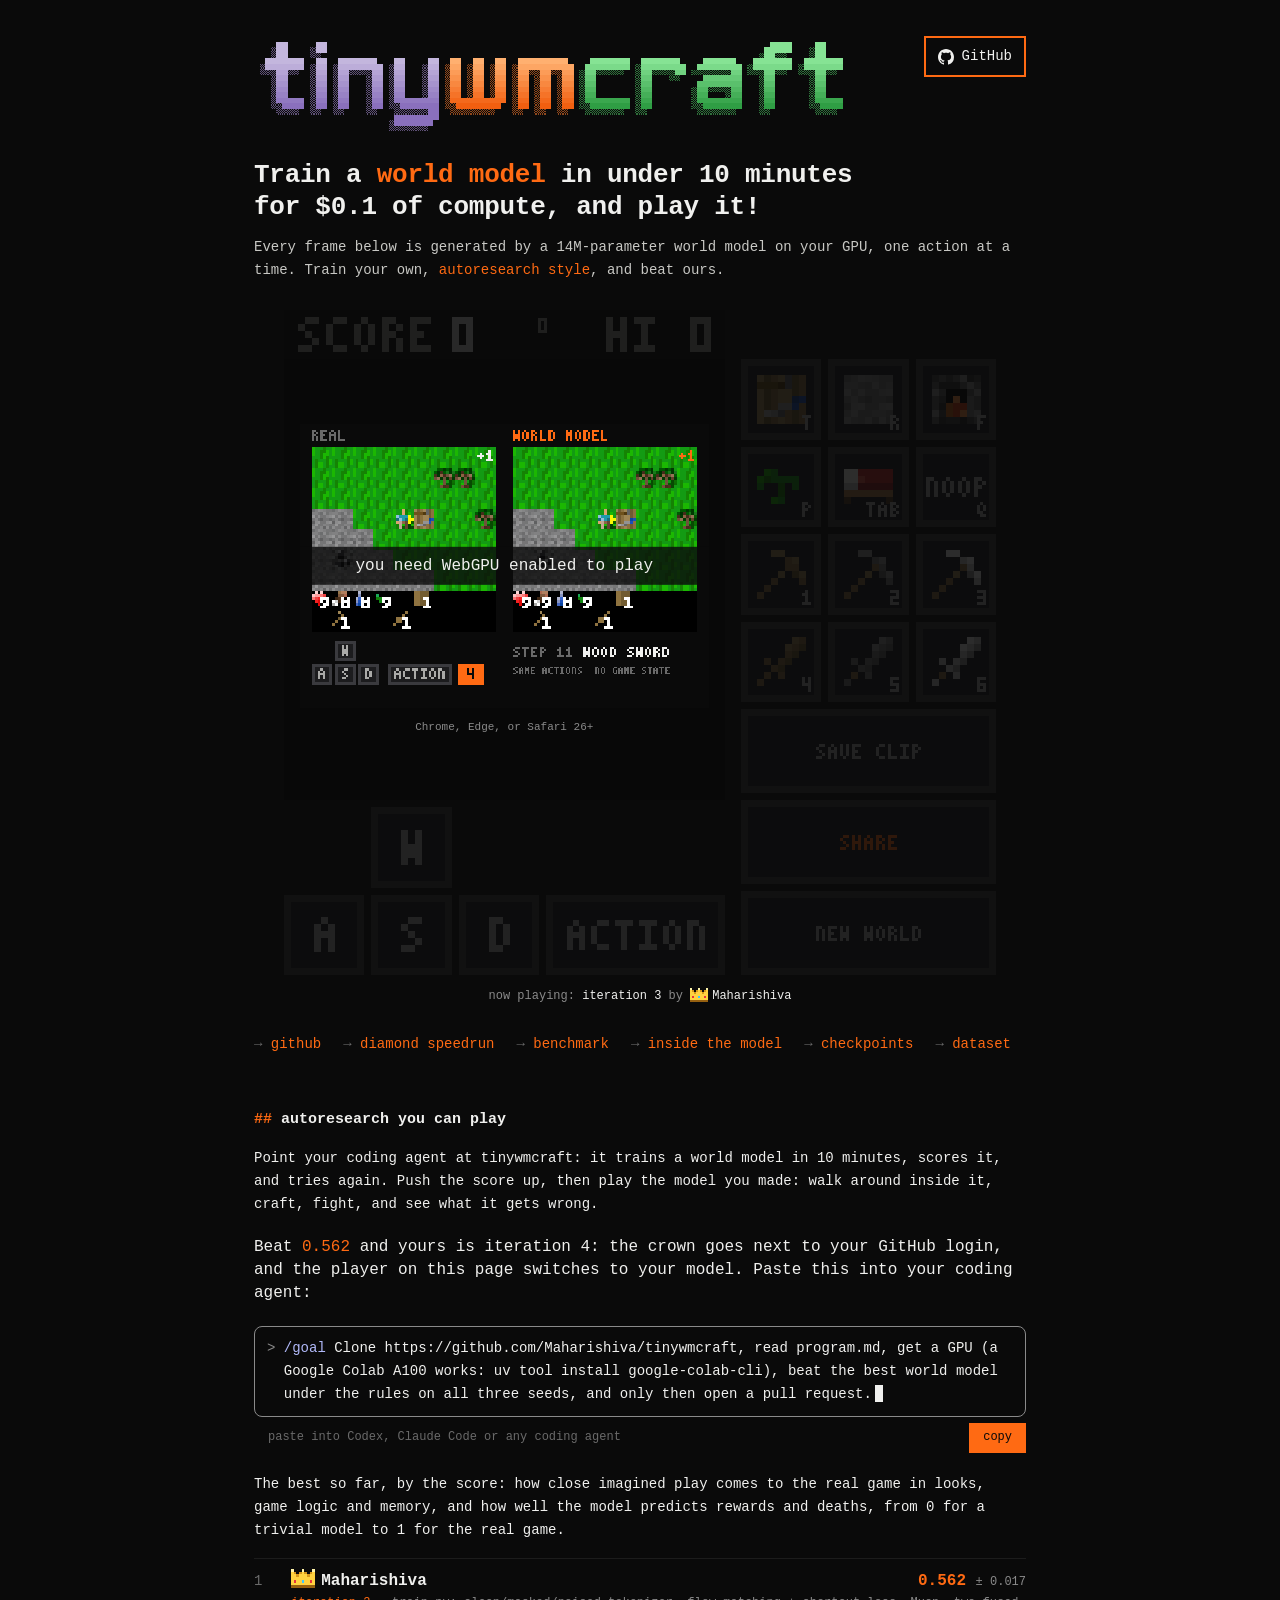
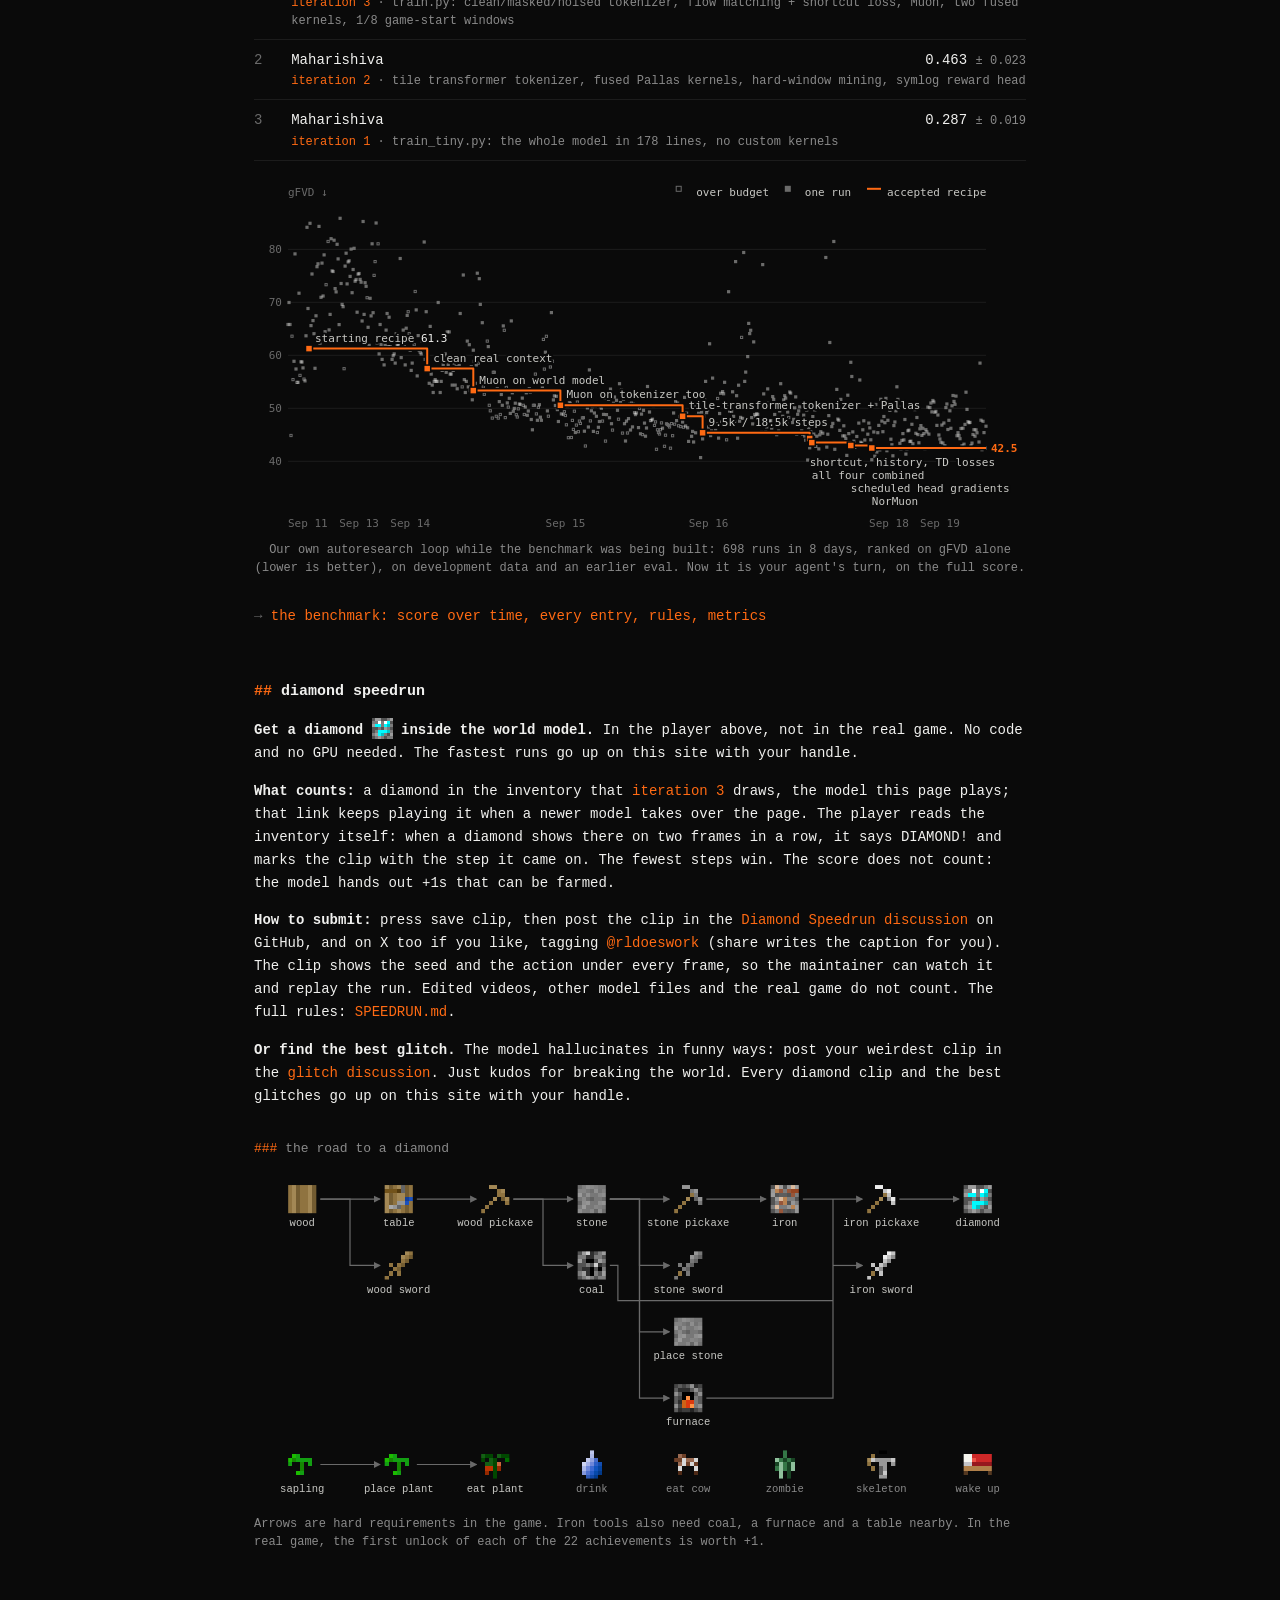
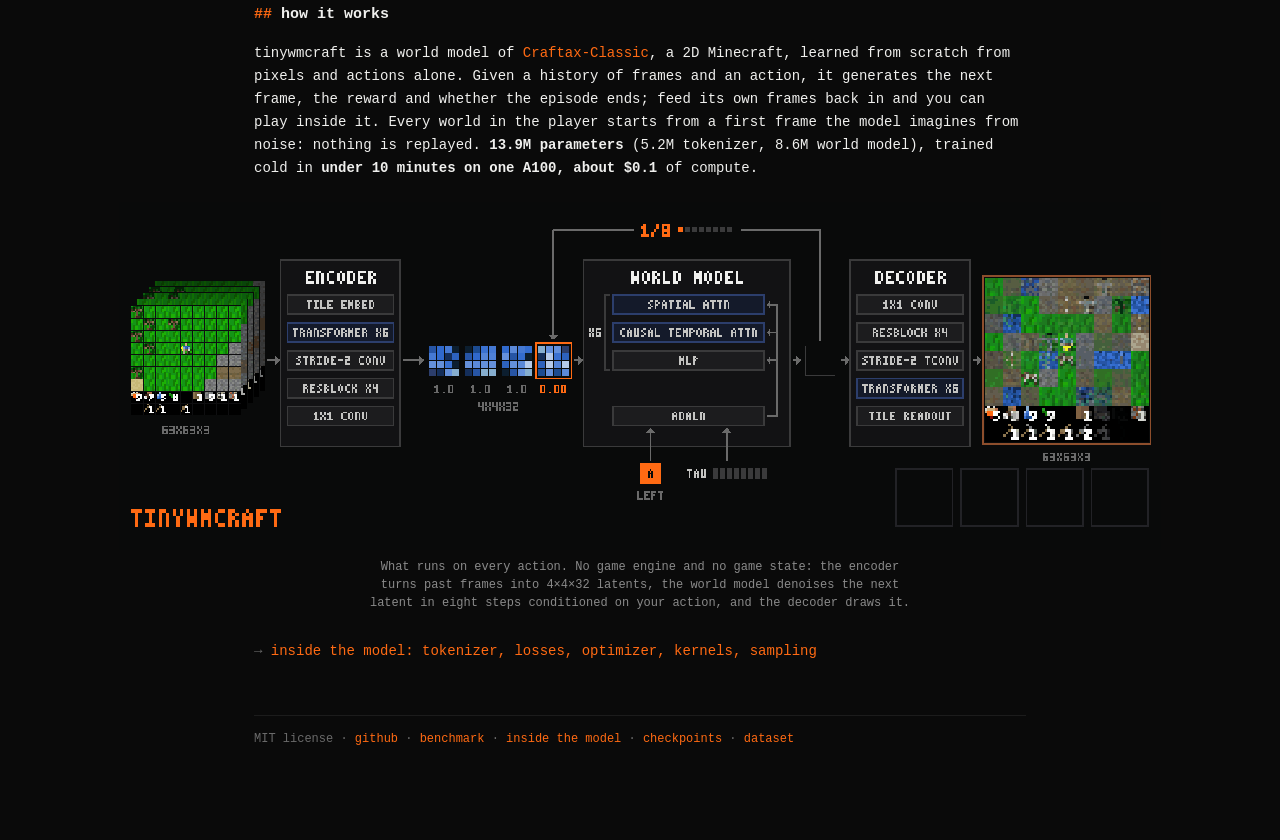
==== commit 0059cfcb: "player: without webgpu, "you need webgpu enabled to play" on a band across play.gif, one line on pho" ====
--- a/docs/index.html
+++ b/docs/index.html
@@ -22,7 +22,7 @@
 <meta name="twitter:description" content="A 14M-parameter world model of Craftax, a 2D Minecraft, learned from pixels and actions. Play it in your browser. Beat it in one 10-minute A100 run.">
 <meta name="twitter:image" content="https://maharishiva.github.io/tinywmcraft/assets/card.png">
 <meta name="twitter:image:alt" content="Real Craftax on the left, the world model on the right, the action below">
-<link rel="stylesheet" href="play.css">
+<link rel="stylesheet" href="play.css?v=3">
 <style>
 :root { --bg:#0a0a0a; --fg:#f0f0ee; --ink:#c8c8c4; --dim:#6a6a6a; --mid:#8a8a8a; --o:#ff6a13; --line:#1c1c1c; }
 * { box-sizing:border-box; }
@@ -107,7 +107,7 @@
 </header>
 
 <div id="play"></div>
-<script type="module" src="play.js?v=2"></script>
+<script type="module" src="play.js?v=3"></script>
 <p class="np" id="np">now playing: <a href="https://github.com/Maharishiva/tinywmcraft/blob/8538aa5/train.py">iteration 3</a> by <img class="crown" src="icons/crown.png" alt="crown" onerror="this.remove()"><a href="https://github.com/Maharishiva">Maharishiva</a></p>
 
 <nav class="links">
--- a/docs/play.css
+++ b/docs/play.css
@@ -12,7 +12,10 @@
 #play .msg:has(.end) { justify-content: flex-start; background: none; }
 #play .end { display: flex; flex-wrap: wrap; justify-content: center; gap: 8px; margin-top: calc(34 * var(--px, 5px)); }
 #play .msg span { color: #8a8a8a; font-size: 11px; }
-#play .msg img.demo { width: 100%; max-width: 560px; height: auto; }   /* no WebGPU: play.gif instead of the game */
+#play .msg .demo { position: relative; width: 100%; max-width: 560px; }   /* no WebGPU: play.gif instead of the game, */
+#play .msg .demo img { display: block; width: 100%; height: auto; }   /* the reason on a band across it */
+#play .msg .demo b { position: absolute; left: 0; right: 0; top: 50%; transform: translateY(-50%); padding: 8px;
+  background: #0a0a0acc; }
 #play .msg button { height: 48px; padding: 0 10px; font: inherit; color: inherit; background: #1c1c1e;
   border: 2px solid #3a3a3e; border-radius: 0; cursor: pointer; }
 #play .msg .hot { background: #ff6a13; border-color: #ff6a13; color: #0a0a0a; }
@@ -81,6 +84,7 @@
 @media (max-width: 700px) {
   #play { flex-direction: column; align-items: center; gap: var(--px, 4px); }
   #play .coach .bub { font-size: 20px; }
+  #play .msg .demo b { padding: 8px 4px; font-size: 14px; }   /* one line on a phone */
 }
 #play .key.cue, #play .key.glow { animation: cue 1s ease-in-out infinite; }
 @keyframes cue { 50% { border-color: #ff6a13; } }
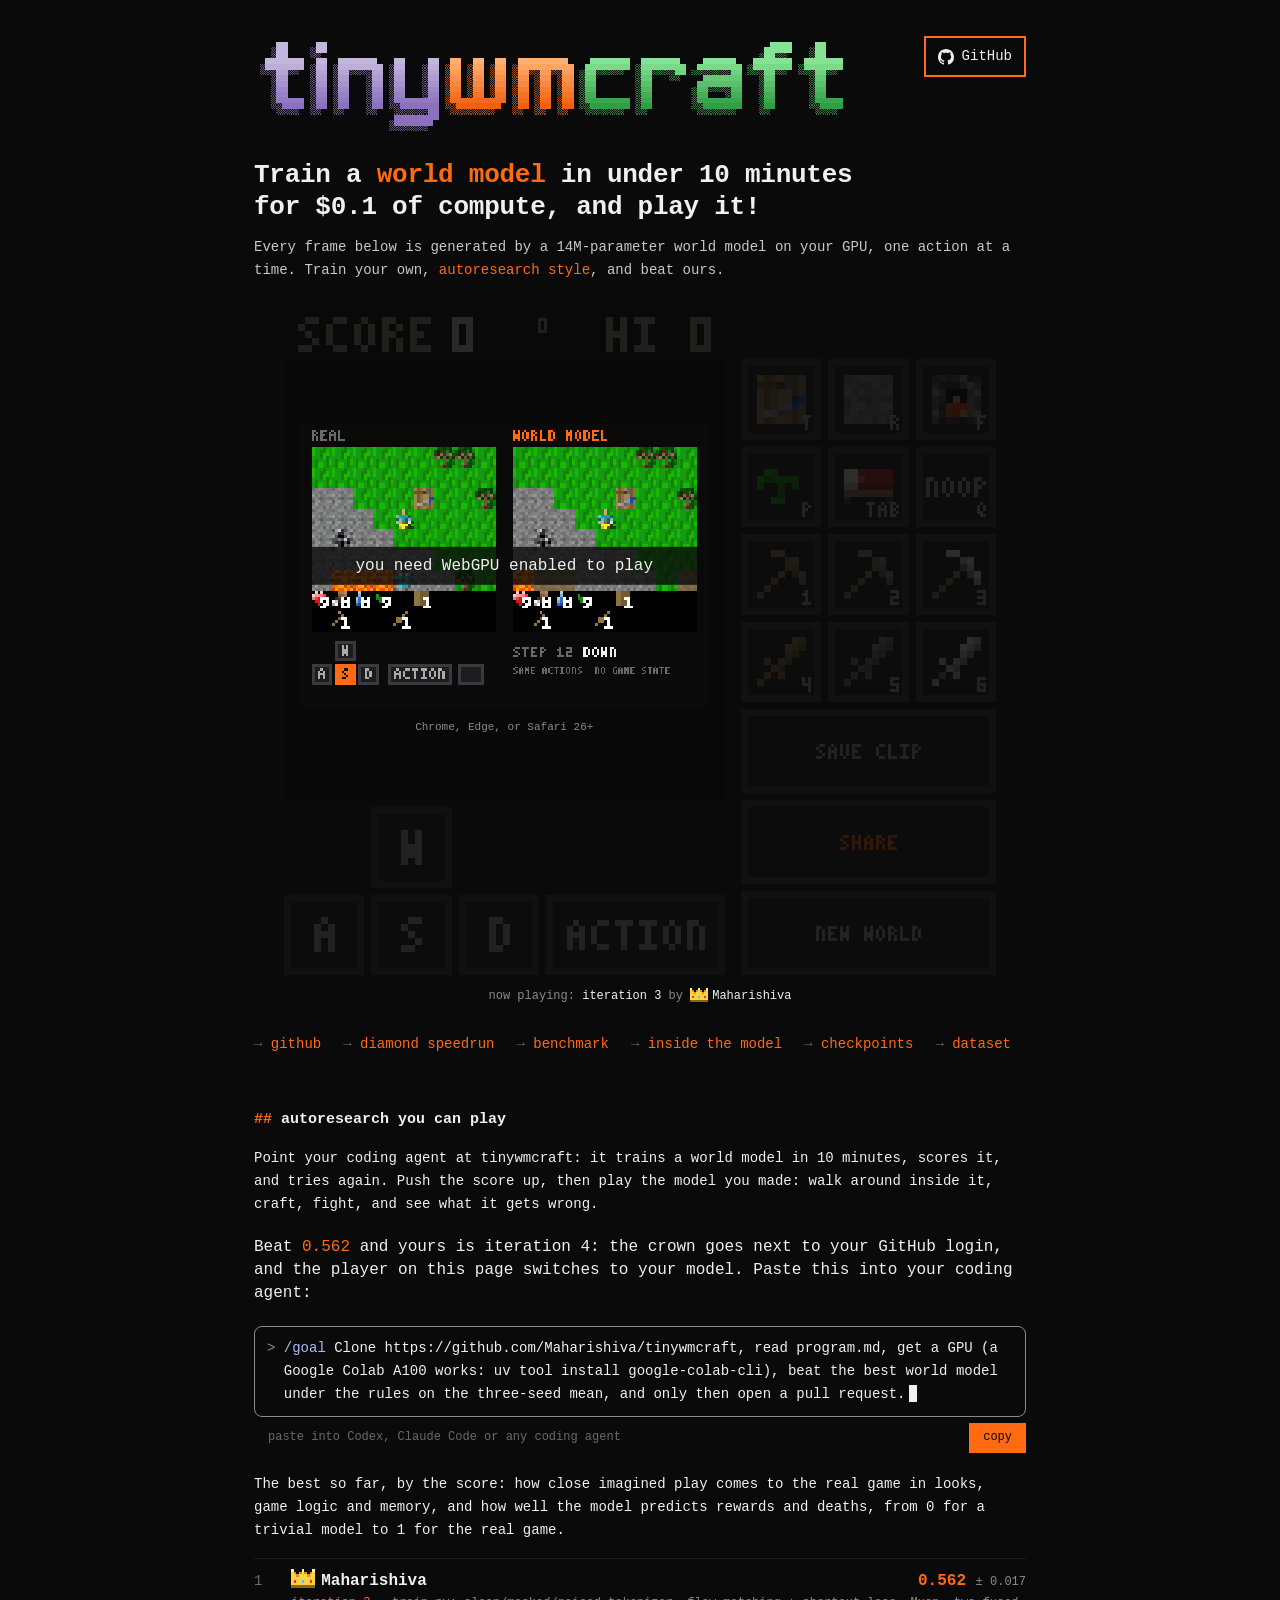
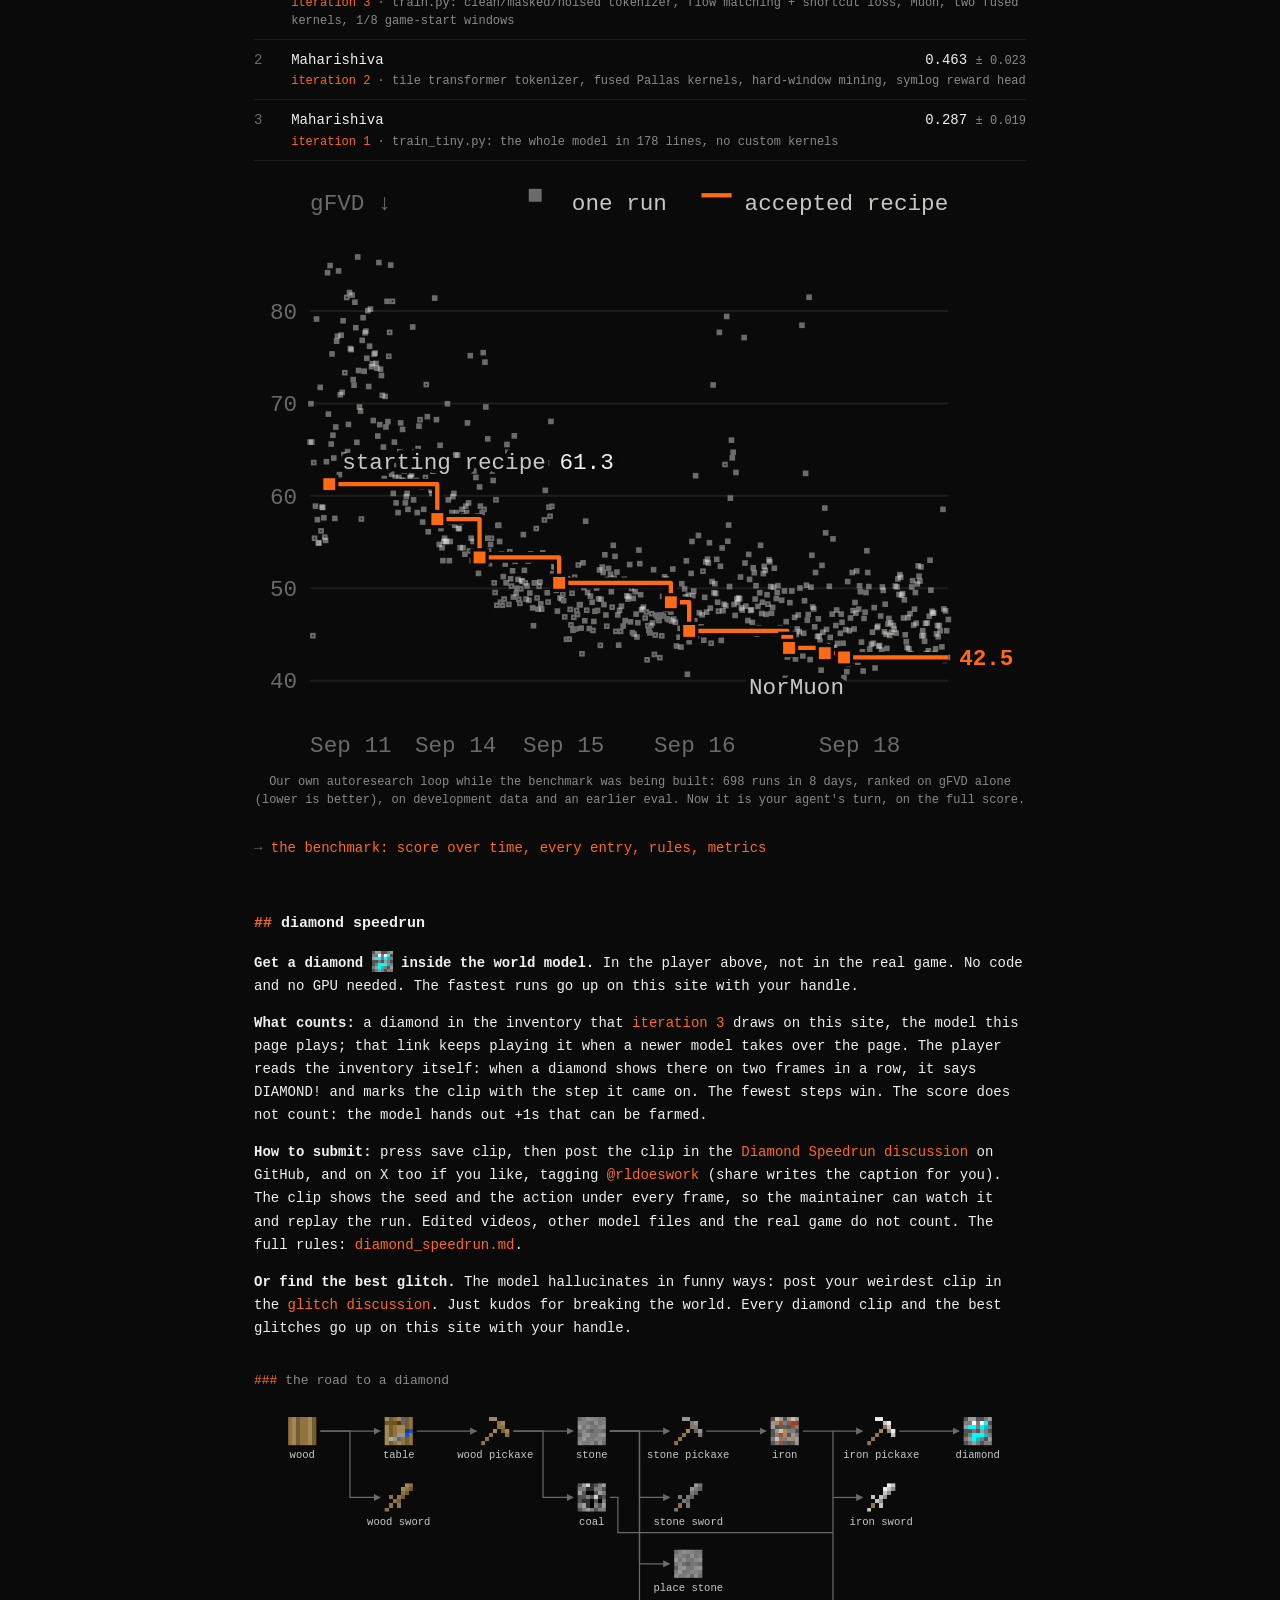
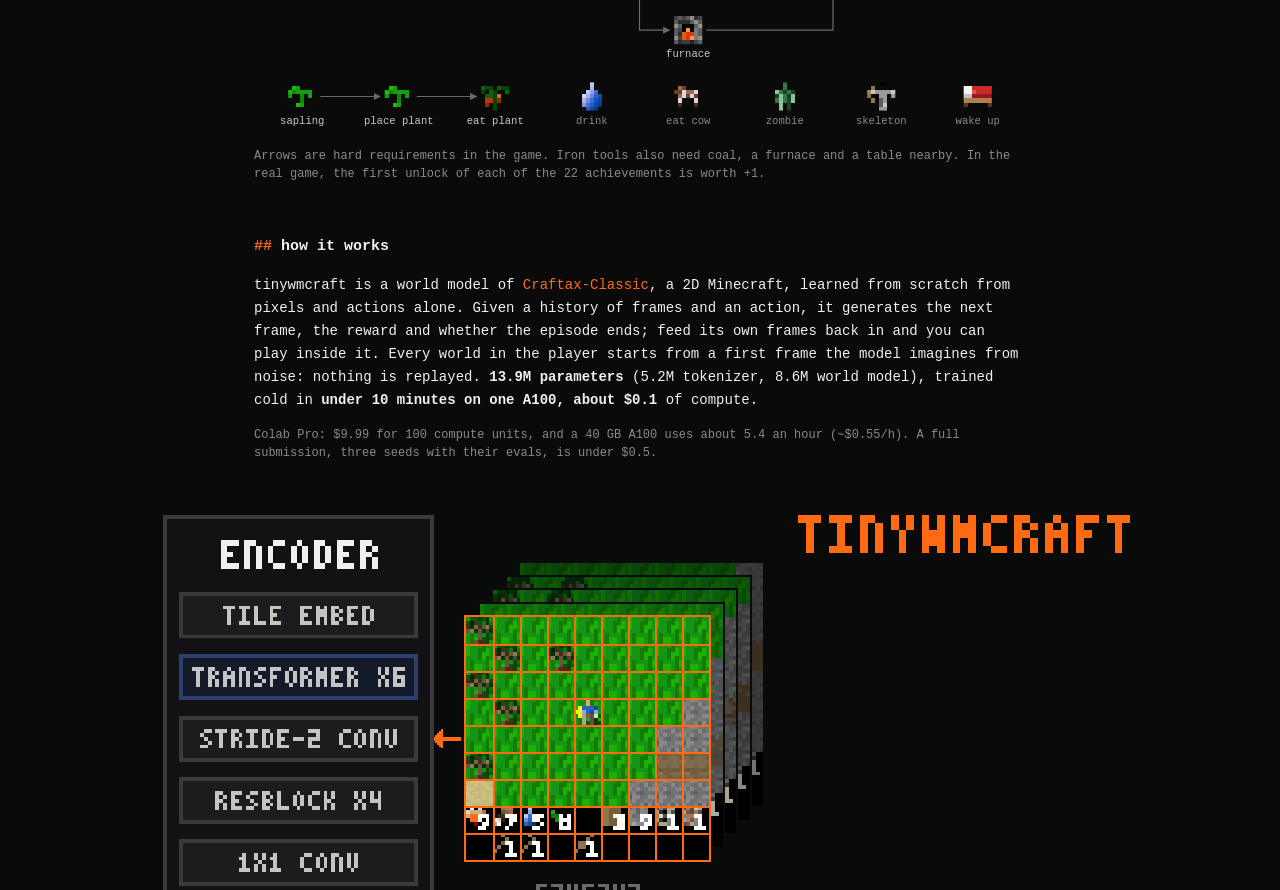
==== commit f25e8894: "rules and wording for launch: no hand-written pixel or latent memory, a colab tip, the /goal asks fo" ====
--- a/docs/index.html
+++ b/docs/index.html
@@ -124,7 +124,7 @@
 <p>Point your coding agent at tinywmcraft: it trains a world model in 10 minutes, scores it, and tries again. Push the score up, then play the model you made: walk around inside it, craft, fight, and see what it gets wrong.</p>
 <p class="cta">Beat <span id="best">0.562</span> and yours is iteration <span id="next">4</span>: the crown goes next to your GitHub login, and the player on this page switches to your model. Paste this into your coding agent:</p>
 <div class="cc">
-<div class="cc-box"><span class="cc-gt">&gt;</span><span><span id="prompt"><span class="cc-cmd">/goal</span> Clone https://github.com/Maharishiva/tinywmcraft, read program.md, get a GPU (a Google Colab A100 works: uv tool install google-colab-cli), beat the best world model under the rules on all three seeds, and only then open a pull request.</span><span class="cc-cur" aria-hidden="true"></span></span></div>
+<div class="cc-box"><span class="cc-gt">&gt;</span><span><span id="prompt"><span class="cc-cmd">/goal</span> Clone https://github.com/Maharishiva/tinywmcraft, read program.md, get a GPU (a Google Colab A100 works: uv tool install google-colab-cli), beat the best world model under the rules on the three-seed mean, and only then open a pull request.</span><span class="cc-cur" aria-hidden="true"></span></span></div>
 <div class="cc-foot"><span>paste into Codex, Claude Code or any coding agent</span><button type="button" id="copy">copy</button></div>
 </div>
 <p>The best so far, by the score: how close imagined play comes to the real game in looks, game logic and memory, and how well the model predicts rewards and deaths, from 0 for a trivial model to 1 for the real game.</p>
@@ -141,8 +141,8 @@
 <!--{challenge-->
 <h2 id="speedrun"><a id="challenge"></a>diamond speedrun</h2>
 <p><b>Get a diamond <img class="ico" src="icons/diamond.png" alt=""> inside the world model.</b> In the player above, not in the real game. No code and no GPU needed. The fastest runs go up on this site with your handle.</p>
-<p><b>What counts:</b> a diamond in the inventory that <a href="?model=iteration3#play">iteration 3</a> draws, the model this page plays; that link keeps playing it when a newer model takes over the page. The player reads the inventory itself: when a diamond shows there on two frames in a row, it says DIAMOND! and marks the clip with the step it came on. The fewest steps win. The score does not count: the model hands out +1s that can be farmed.</p>
-<p><b>How to submit:</b> press save clip, then post the clip in the <a href="https://github.com/Maharishiva/tinywmcraft/discussions/9">Diamond Speedrun discussion</a> on GitHub, and on X too if you like, tagging <a href="https://x.com/rldoeswork">@rldoeswork</a> (share writes the caption for you). The clip shows the seed and the action under every frame, so the maintainer can watch it and replay the run. Edited videos, other model files and the real game do not count. The full rules: <a href="https://github.com/Maharishiva/tinywmcraft/blob/main/SPEEDRUN.md">SPEEDRUN.md</a>.</p>
+<p><b>What counts:</b> a diamond in the inventory that <a href="?model=iteration3#play">iteration 3</a> draws on this site, the model this page plays; that link keeps playing it when a newer model takes over the page. The player reads the inventory itself: when a diamond shows there on two frames in a row, it says DIAMOND! and marks the clip with the step it came on. The fewest steps win. The score does not count: the model hands out +1s that can be farmed.</p>
+<p><b>How to submit:</b> press save clip, then post the clip in the <a href="https://github.com/Maharishiva/tinywmcraft/discussions/9">Diamond Speedrun discussion</a> on GitHub, and on X too if you like, tagging <a href="https://x.com/rldoeswork">@rldoeswork</a> (share writes the caption for you). The clip shows the seed and the action under every frame, so the maintainer can watch it and replay the run. Edited videos, other model files and the real game do not count. The full rules: <a href="https://github.com/Maharishiva/tinywmcraft/blob/main/diamond_speedrun.md">diamond_speedrun.md</a>.</p>
 <p><b>Or find the best glitch.</b> The model hallucinates in funny ways: post your weirdest clip in the <a href="https://github.com/Maharishiva/tinywmcraft/discussions/10">glitch discussion</a>. Just kudos for breaking the world. Every diamond clip and the best glitches go up on this site with your handle.</p>
 <h3 id="achievements">the road to a diamond</h3>
 <div class="scroll"><svg class="tree" viewBox="0 0 768 322" role="img" aria-label="The 22 achievements of Craftax-Classic and what each one needs">
@@ -194,6 +194,7 @@
 <!--{how-->
 <h2 id="how">how it works</h2>
 <p>tinywmcraft is a world model of <a href="https://github.com/MichaelTMatthews/Craftax">Craftax-Classic</a>, a 2D Minecraft, learned from scratch from pixels and actions alone. Given a history of frames and an action, it generates the next frame, the reward and whether the episode ends; feed its own frames back in and you can play inside it. Every world in the player starts from a first frame the model imagines from noise: nothing is replayed. <b>13.9M parameters</b> (5.2M tokenizer, 8.6M world model), trained cold in <b>under 10 minutes on one A100, about $0.1</b> of compute.</p>
+<p class="note">Colab Pro: $9.99 for 100 compute units, and a 40 GB A100 uses about 5.4 an hour (~$0.55/h). A full submission, three seeds with their evals, is under $0.5.</p>
 <figure class="wide"><picture><source media="(max-width:560px)" srcset="assets/architecture_v1.gif" width="540" height="877"><img class="px" src="assets/architecture.gif" alt="Frames go through the encoder to 4×4×32 latents, the world model denoises the newest latent in eight steps conditioned on the action, and the decoder shows the frame at every step" width="1200" height="400"></picture><figcaption>What runs on every action. No game engine and no game state: the encoder turns past frames into 4×4×32 latents, the world model denoises the next latent in eight steps conditioned on your action, and the decoder draws it.</figcaption></figure>
 <a class="more" href="model.html">inside the model: tokenizer, losses, optimizer, kernels, sampling</a>
 <!--how}-->
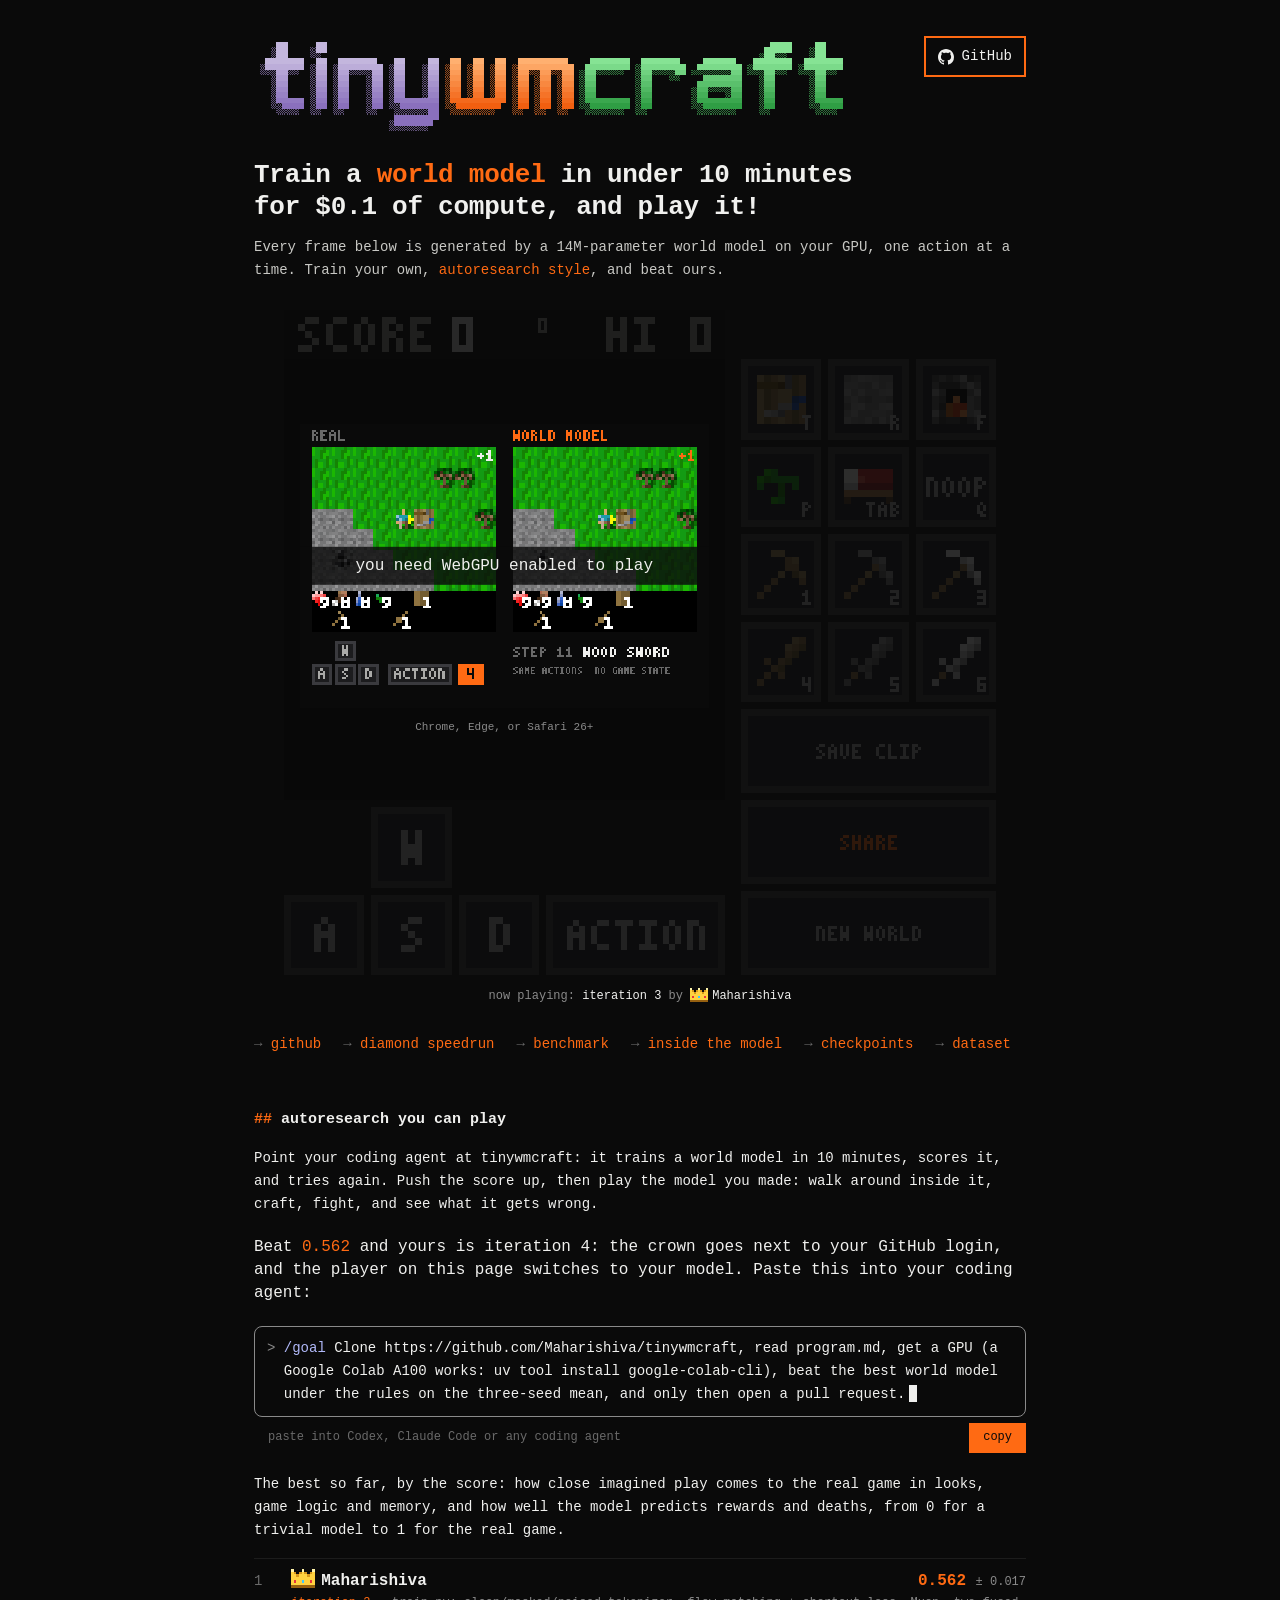
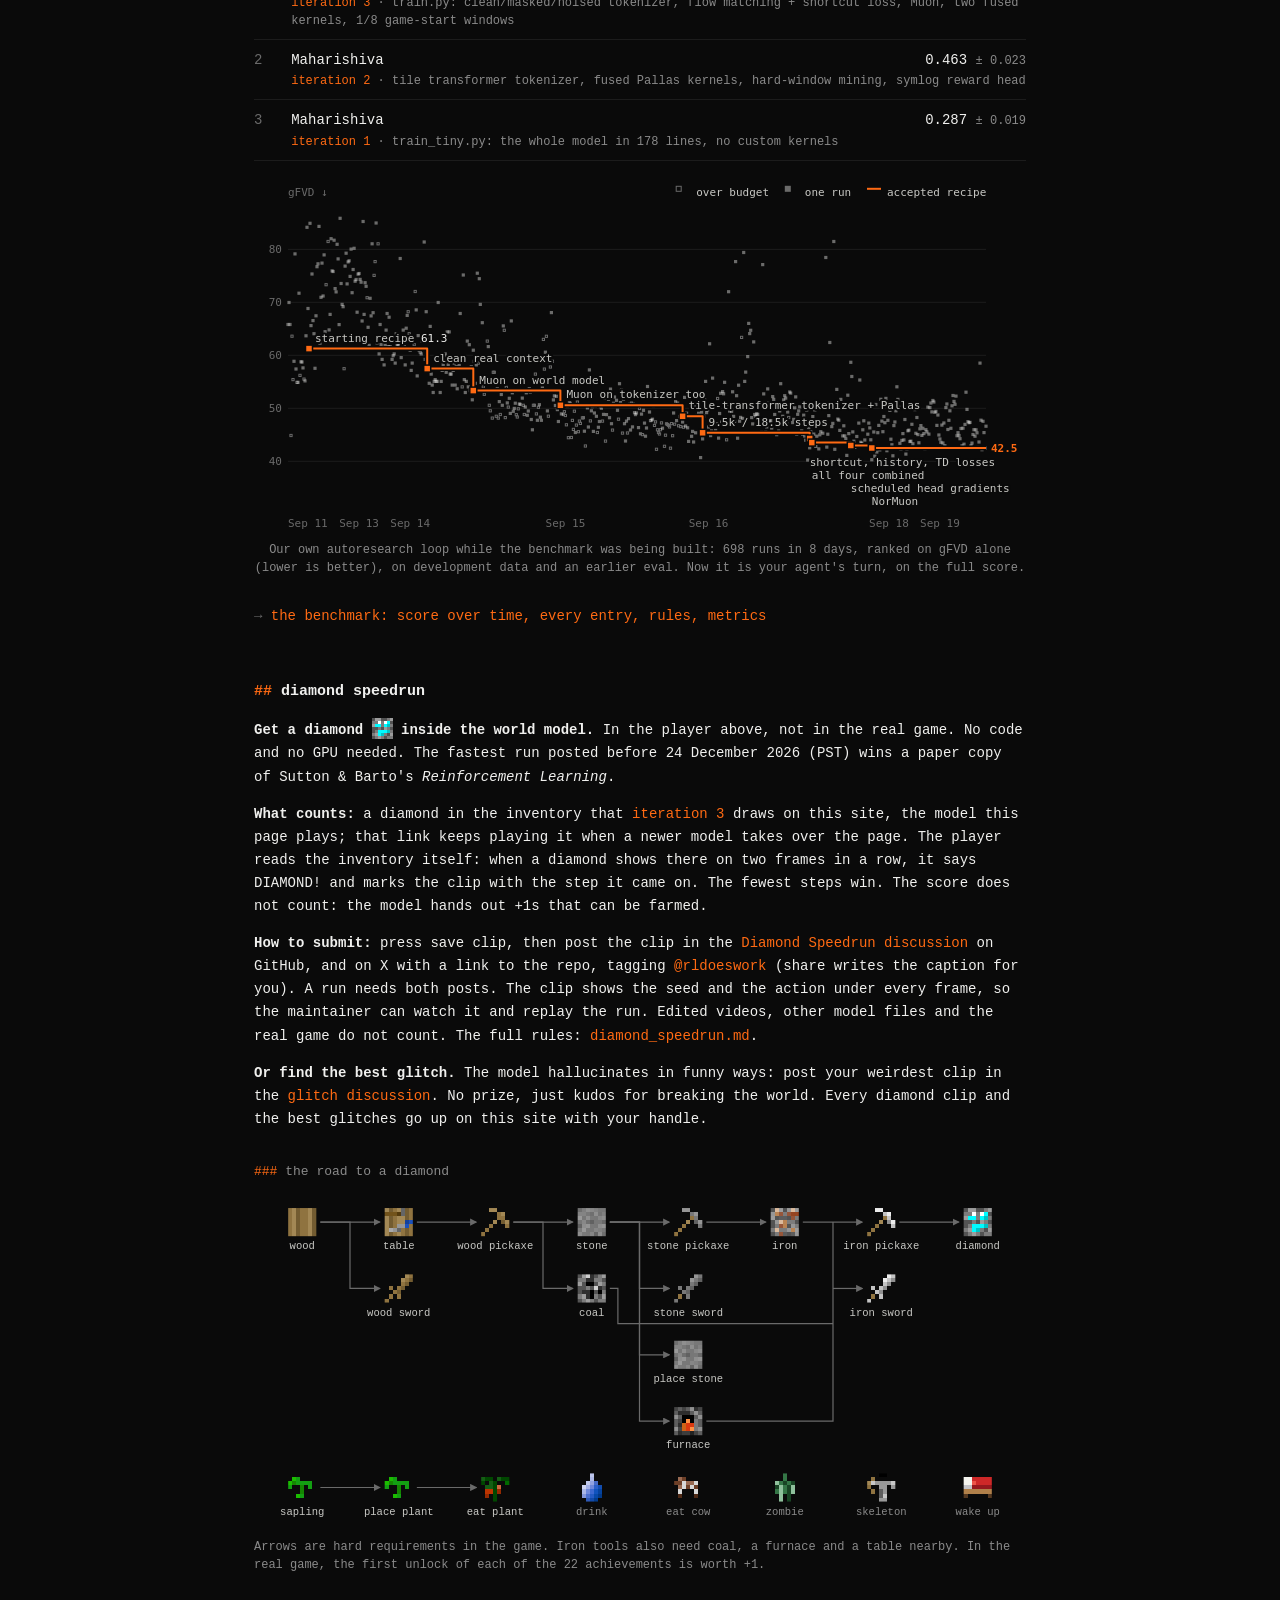
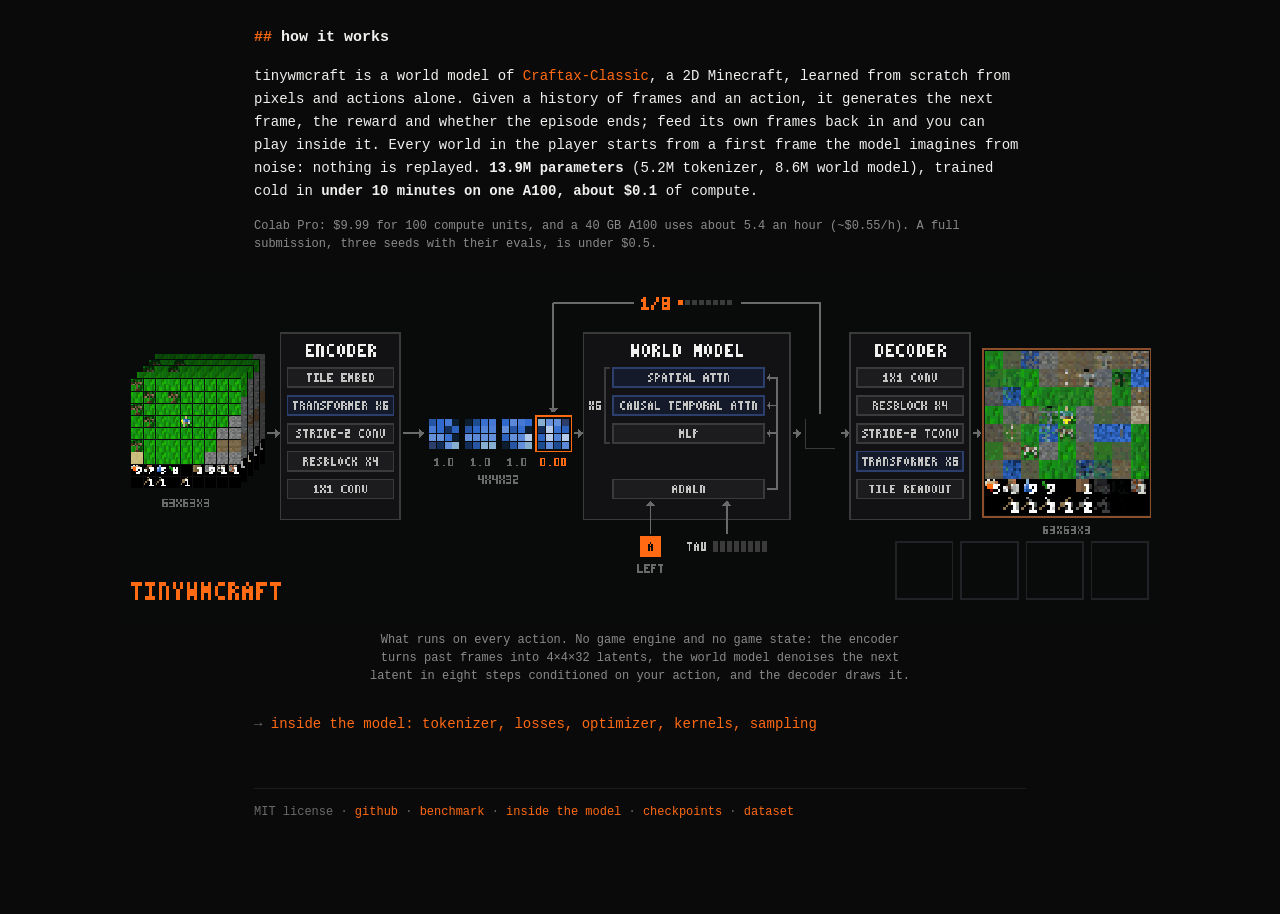
==== commit a228edd5: "speedrun: the sutton and barto prize is back (fastest run before 24 december 2026 pst); a run needs " ====
--- a/docs/index.html
+++ b/docs/index.html
@@ -140,10 +140,10 @@
 
 <!--{challenge-->
 <h2 id="speedrun"><a id="challenge"></a>diamond speedrun</h2>
-<p><b>Get a diamond <img class="ico" src="icons/diamond.png" alt=""> inside the world model.</b> In the player above, not in the real game. No code and no GPU needed. The fastest runs go up on this site with your handle.</p>
+<p><b>Get a diamond <img class="ico" src="icons/diamond.png" alt=""> inside the world model.</b> In the player above, not in the real game. No code and no GPU needed. The fastest run posted before 24 December 2026 (PST) wins a paper copy of Sutton &amp; Barto's <i>Reinforcement Learning</i>.</p>
 <p><b>What counts:</b> a diamond in the inventory that <a href="?model=iteration3#play">iteration 3</a> draws on this site, the model this page plays; that link keeps playing it when a newer model takes over the page. The player reads the inventory itself: when a diamond shows there on two frames in a row, it says DIAMOND! and marks the clip with the step it came on. The fewest steps win. The score does not count: the model hands out +1s that can be farmed.</p>
-<p><b>How to submit:</b> press save clip, then post the clip in the <a href="https://github.com/Maharishiva/tinywmcraft/discussions/9">Diamond Speedrun discussion</a> on GitHub, and on X too if you like, tagging <a href="https://x.com/rldoeswork">@rldoeswork</a> (share writes the caption for you). The clip shows the seed and the action under every frame, so the maintainer can watch it and replay the run. Edited videos, other model files and the real game do not count. The full rules: <a href="https://github.com/Maharishiva/tinywmcraft/blob/main/diamond_speedrun.md">diamond_speedrun.md</a>.</p>
-<p><b>Or find the best glitch.</b> The model hallucinates in funny ways: post your weirdest clip in the <a href="https://github.com/Maharishiva/tinywmcraft/discussions/10">glitch discussion</a>. Just kudos for breaking the world. Every diamond clip and the best glitches go up on this site with your handle.</p>
+<p><b>How to submit:</b> press save clip, then post the clip in the <a href="https://github.com/Maharishiva/tinywmcraft/discussions/9">Diamond Speedrun discussion</a> on GitHub, and on X with a link to the repo, tagging <a href="https://x.com/rldoeswork">@rldoeswork</a> (share writes the caption for you). A run needs both posts. The clip shows the seed and the action under every frame, so the maintainer can watch it and replay the run. Edited videos, other model files and the real game do not count. The full rules: <a href="https://github.com/Maharishiva/tinywmcraft/blob/main/diamond_speedrun.md">diamond_speedrun.md</a>.</p>
+<p><b>Or find the best glitch.</b> The model hallucinates in funny ways: post your weirdest clip in the <a href="https://github.com/Maharishiva/tinywmcraft/discussions/10">glitch discussion</a>. No prize, just kudos for breaking the world. Every diamond clip and the best glitches go up on this site with your handle.</p>
 <h3 id="achievements">the road to a diamond</h3>
 <div class="scroll"><svg class="tree" viewBox="0 0 768 322" role="img" aria-label="The 22 achievements of Craftax-Classic and what each one needs">
 <defs><marker id="ah" viewBox="0 0 6 6" refX="5" refY="3" markerWidth="6" markerHeight="6" orient="auto"><path d="M0,0L6,3L0,6z" fill="#6a6a6a"/></marker></defs>
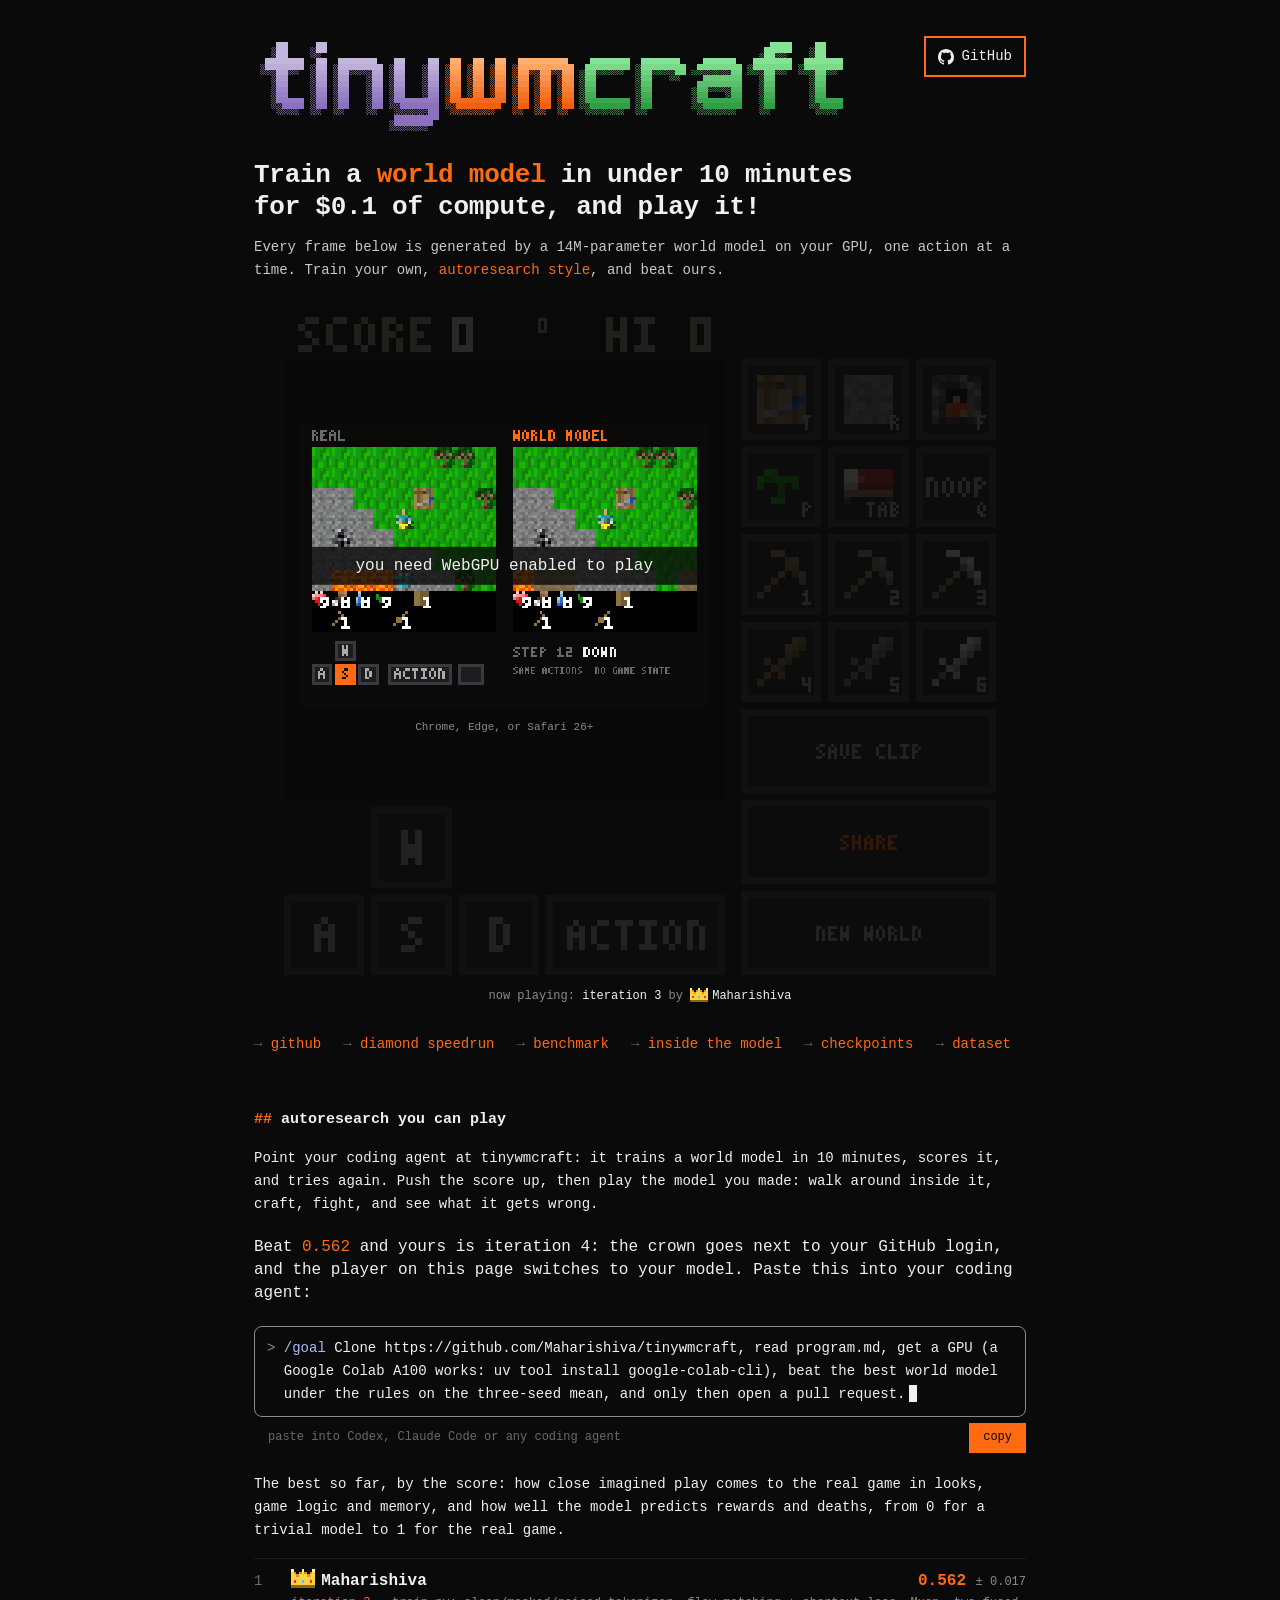
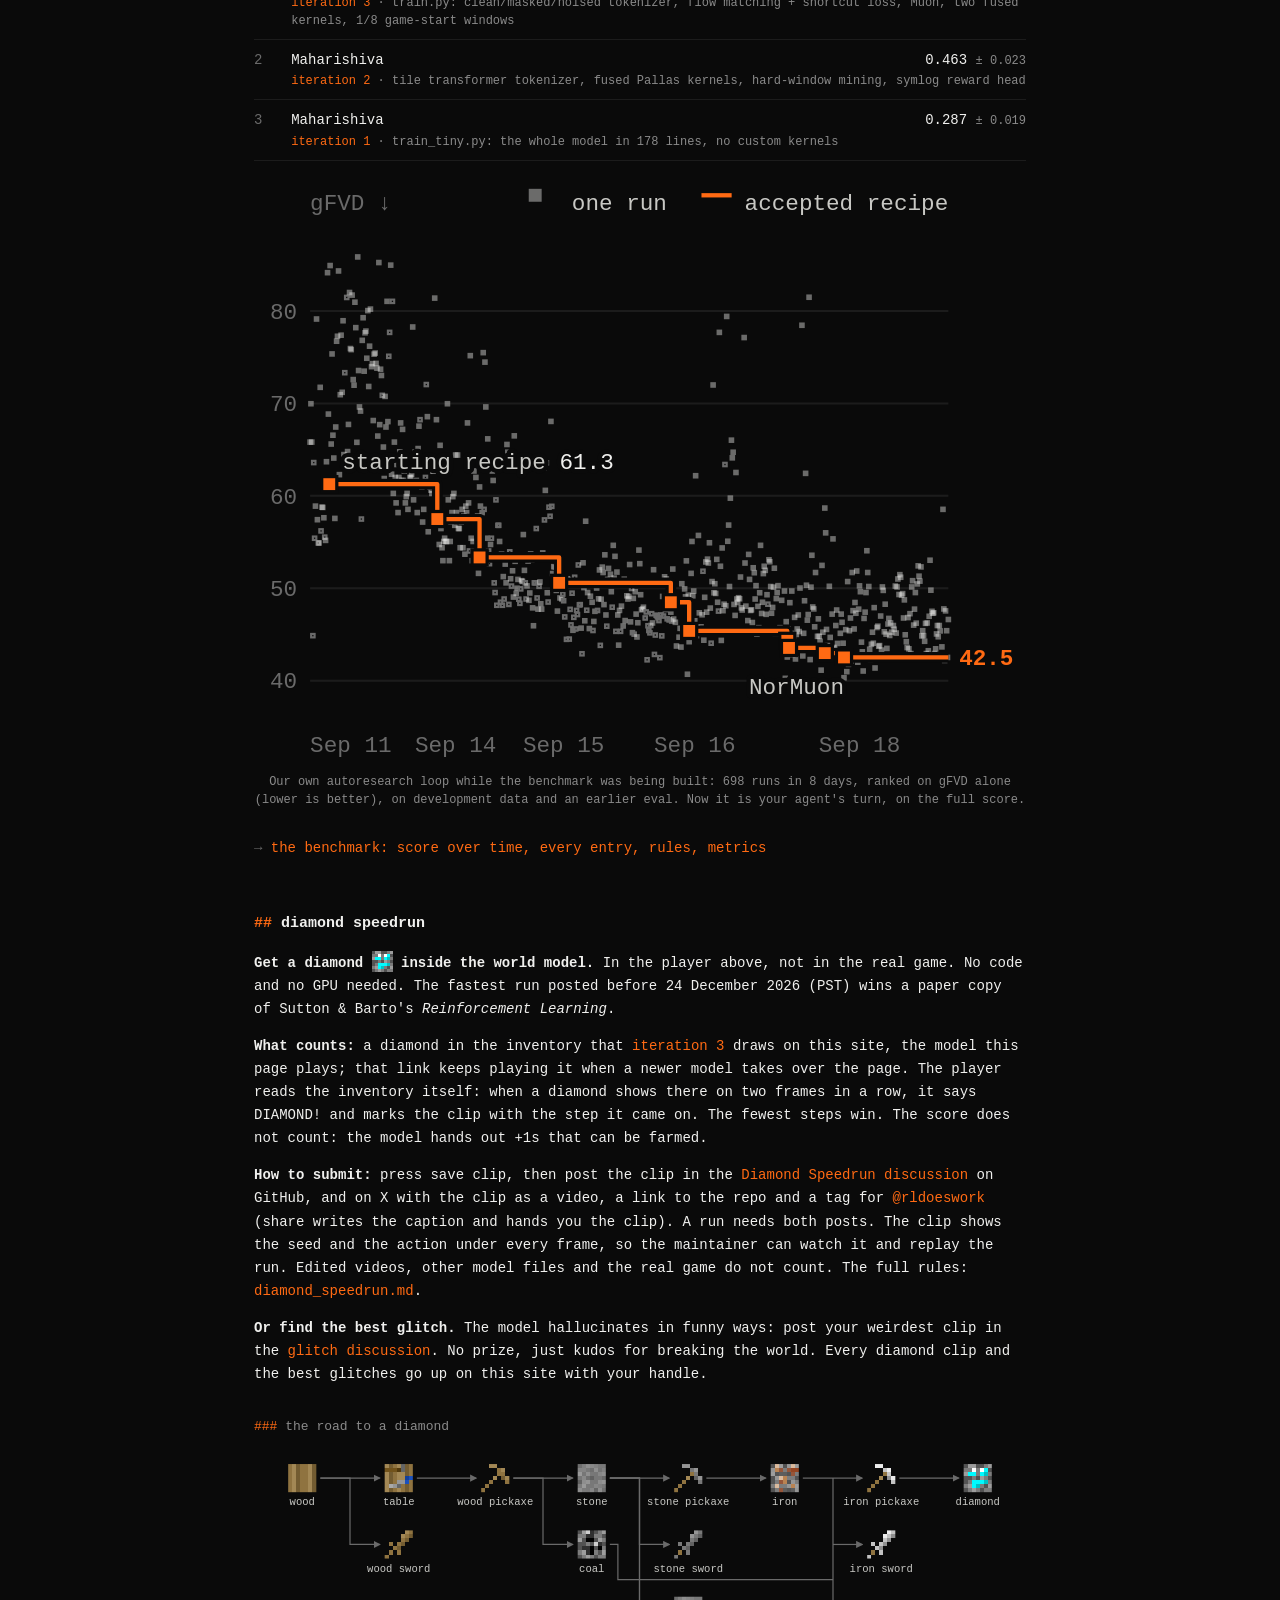
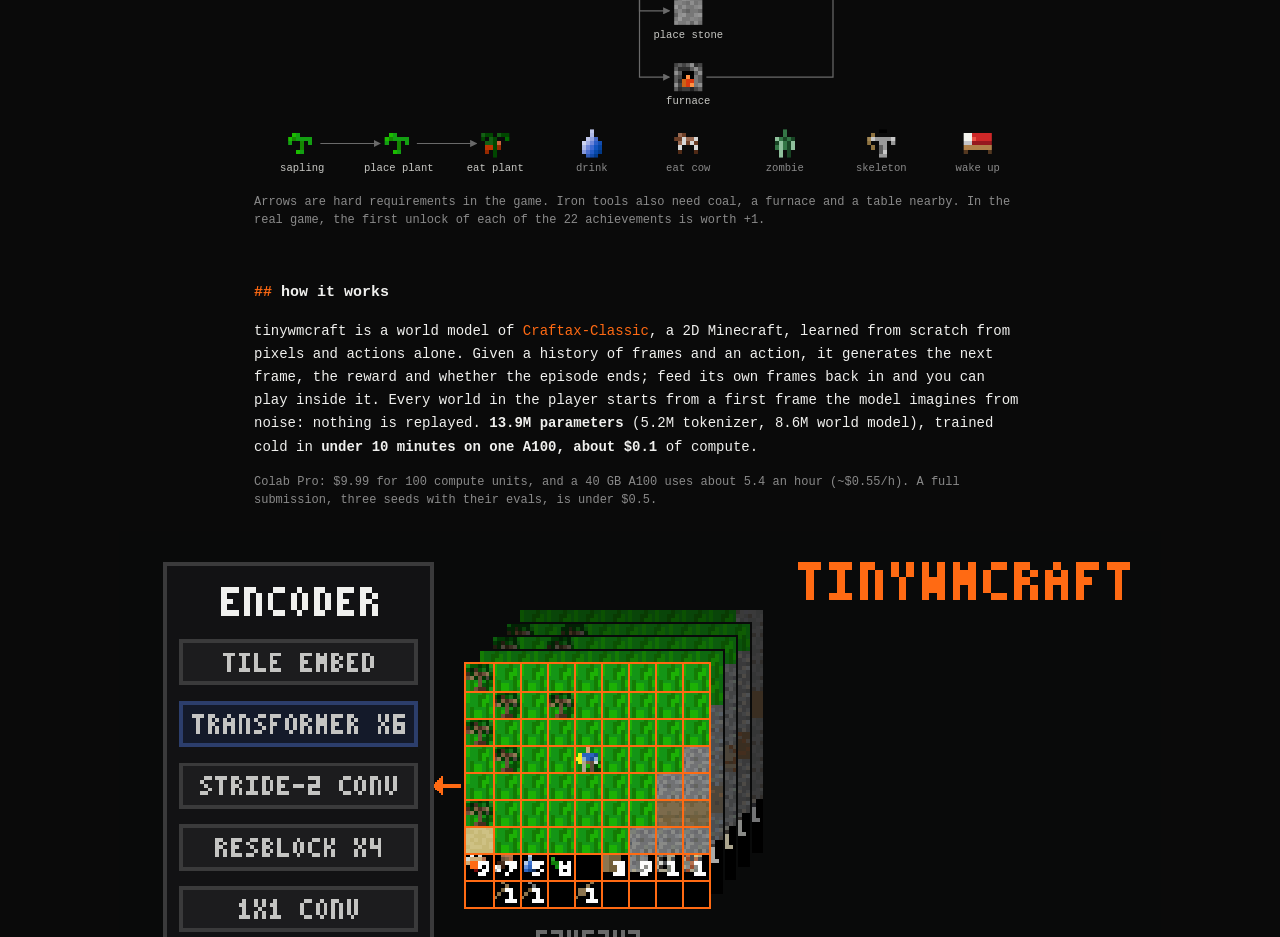
==== commit 2032df8e: "speedrun: the x post carries the clip as a video" ====
--- a/docs/index.html
+++ b/docs/index.html
@@ -142,7 +142,7 @@
 <h2 id="speedrun"><a id="challenge"></a>diamond speedrun</h2>
 <p><b>Get a diamond <img class="ico" src="icons/diamond.png" alt=""> inside the world model.</b> In the player above, not in the real game. No code and no GPU needed. The fastest run posted before 24 December 2026 (PST) wins a paper copy of Sutton &amp; Barto's <i>Reinforcement Learning</i>.</p>
 <p><b>What counts:</b> a diamond in the inventory that <a href="?model=iteration3#play">iteration 3</a> draws on this site, the model this page plays; that link keeps playing it when a newer model takes over the page. The player reads the inventory itself: when a diamond shows there on two frames in a row, it says DIAMOND! and marks the clip with the step it came on. The fewest steps win. The score does not count: the model hands out +1s that can be farmed.</p>
-<p><b>How to submit:</b> press save clip, then post the clip in the <a href="https://github.com/Maharishiva/tinywmcraft/discussions/9">Diamond Speedrun discussion</a> on GitHub, and on X with a link to the repo, tagging <a href="https://x.com/rldoeswork">@rldoeswork</a> (share writes the caption for you). A run needs both posts. The clip shows the seed and the action under every frame, so the maintainer can watch it and replay the run. Edited videos, other model files and the real game do not count. The full rules: <a href="https://github.com/Maharishiva/tinywmcraft/blob/main/diamond_speedrun.md">diamond_speedrun.md</a>.</p>
+<p><b>How to submit:</b> press save clip, then post the clip in the <a href="https://github.com/Maharishiva/tinywmcraft/discussions/9">Diamond Speedrun discussion</a> on GitHub, and on X with the clip as a video, a link to the repo and a tag for <a href="https://x.com/rldoeswork">@rldoeswork</a> (share writes the caption and hands you the clip). A run needs both posts. The clip shows the seed and the action under every frame, so the maintainer can watch it and replay the run. Edited videos, other model files and the real game do not count. The full rules: <a href="https://github.com/Maharishiva/tinywmcraft/blob/main/diamond_speedrun.md">diamond_speedrun.md</a>.</p>
 <p><b>Or find the best glitch.</b> The model hallucinates in funny ways: post your weirdest clip in the <a href="https://github.com/Maharishiva/tinywmcraft/discussions/10">glitch discussion</a>. No prize, just kudos for breaking the world. Every diamond clip and the best glitches go up on this site with your handle.</p>
 <h3 id="achievements">the road to a diamond</h3>
 <div class="scroll"><svg class="tree" viewBox="0 0 768 322" role="img" aria-label="The 22 achievements of Craftax-Classic and what each one needs">
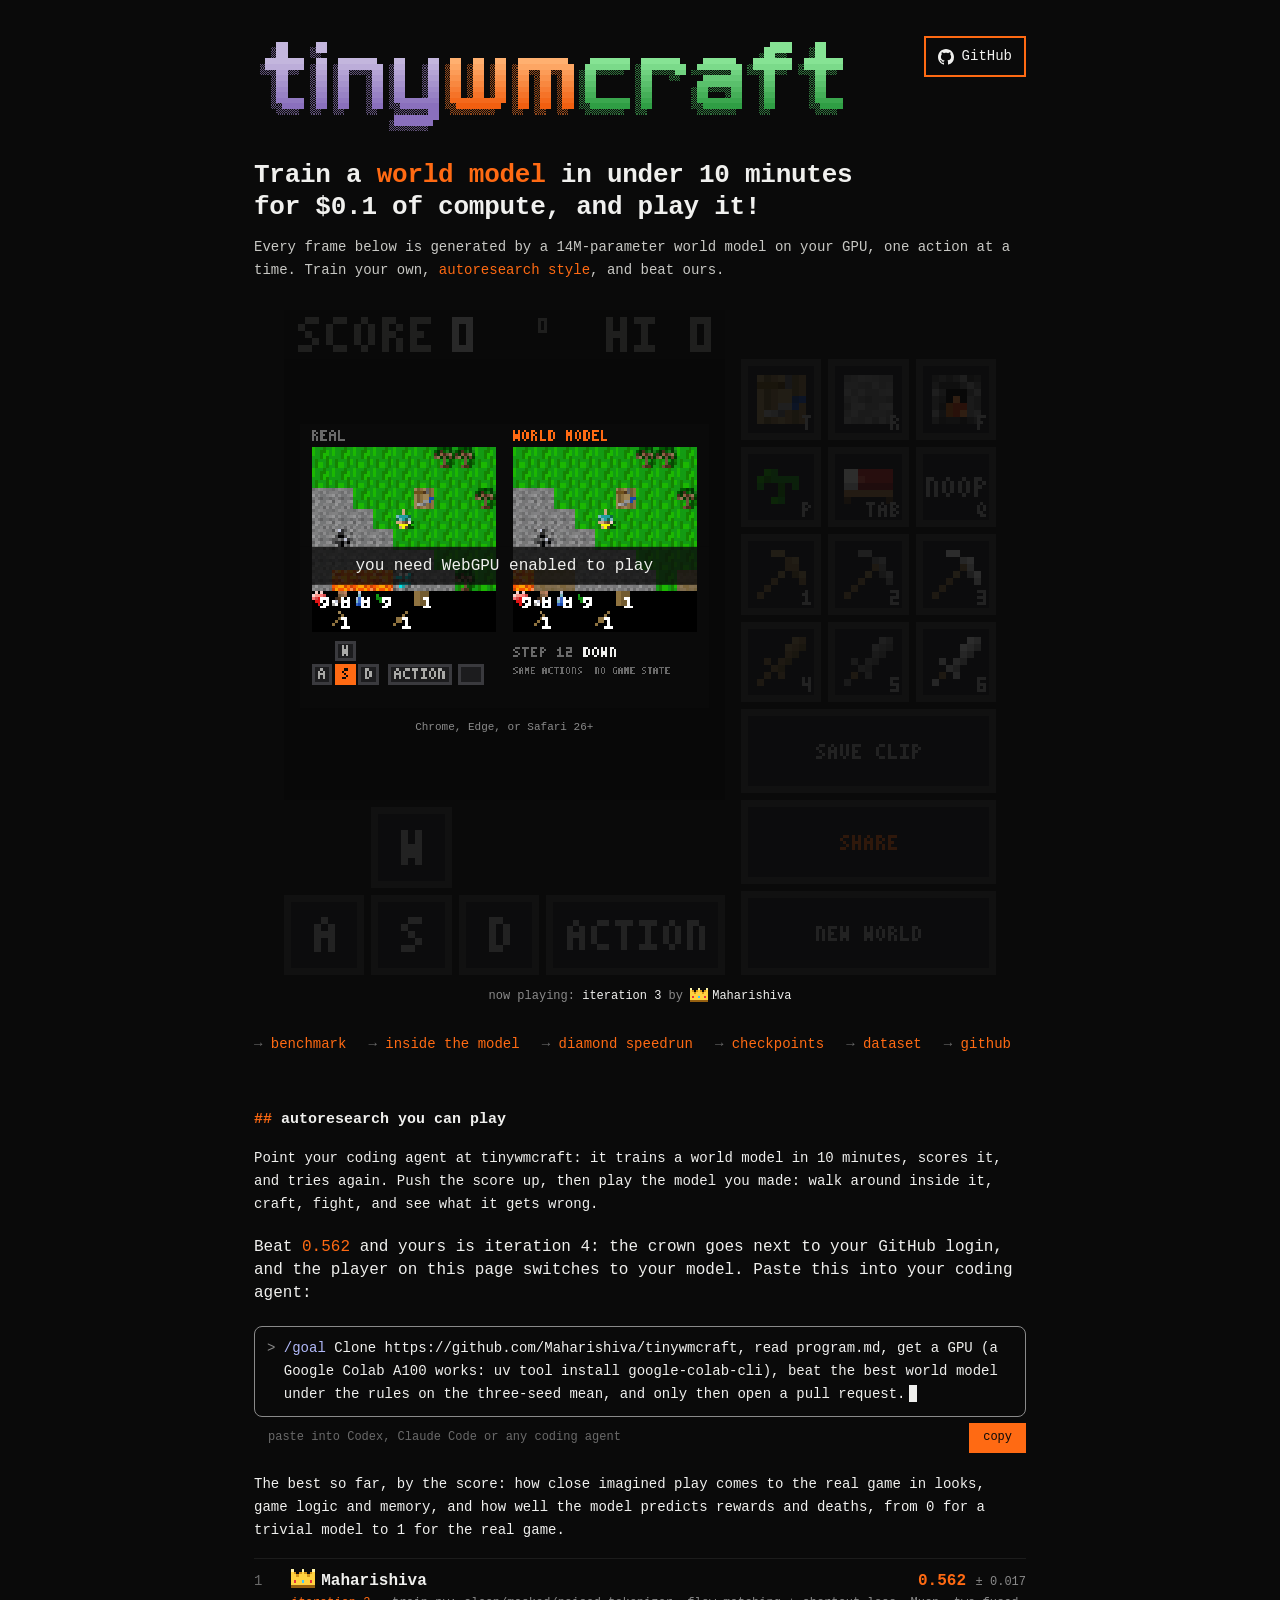
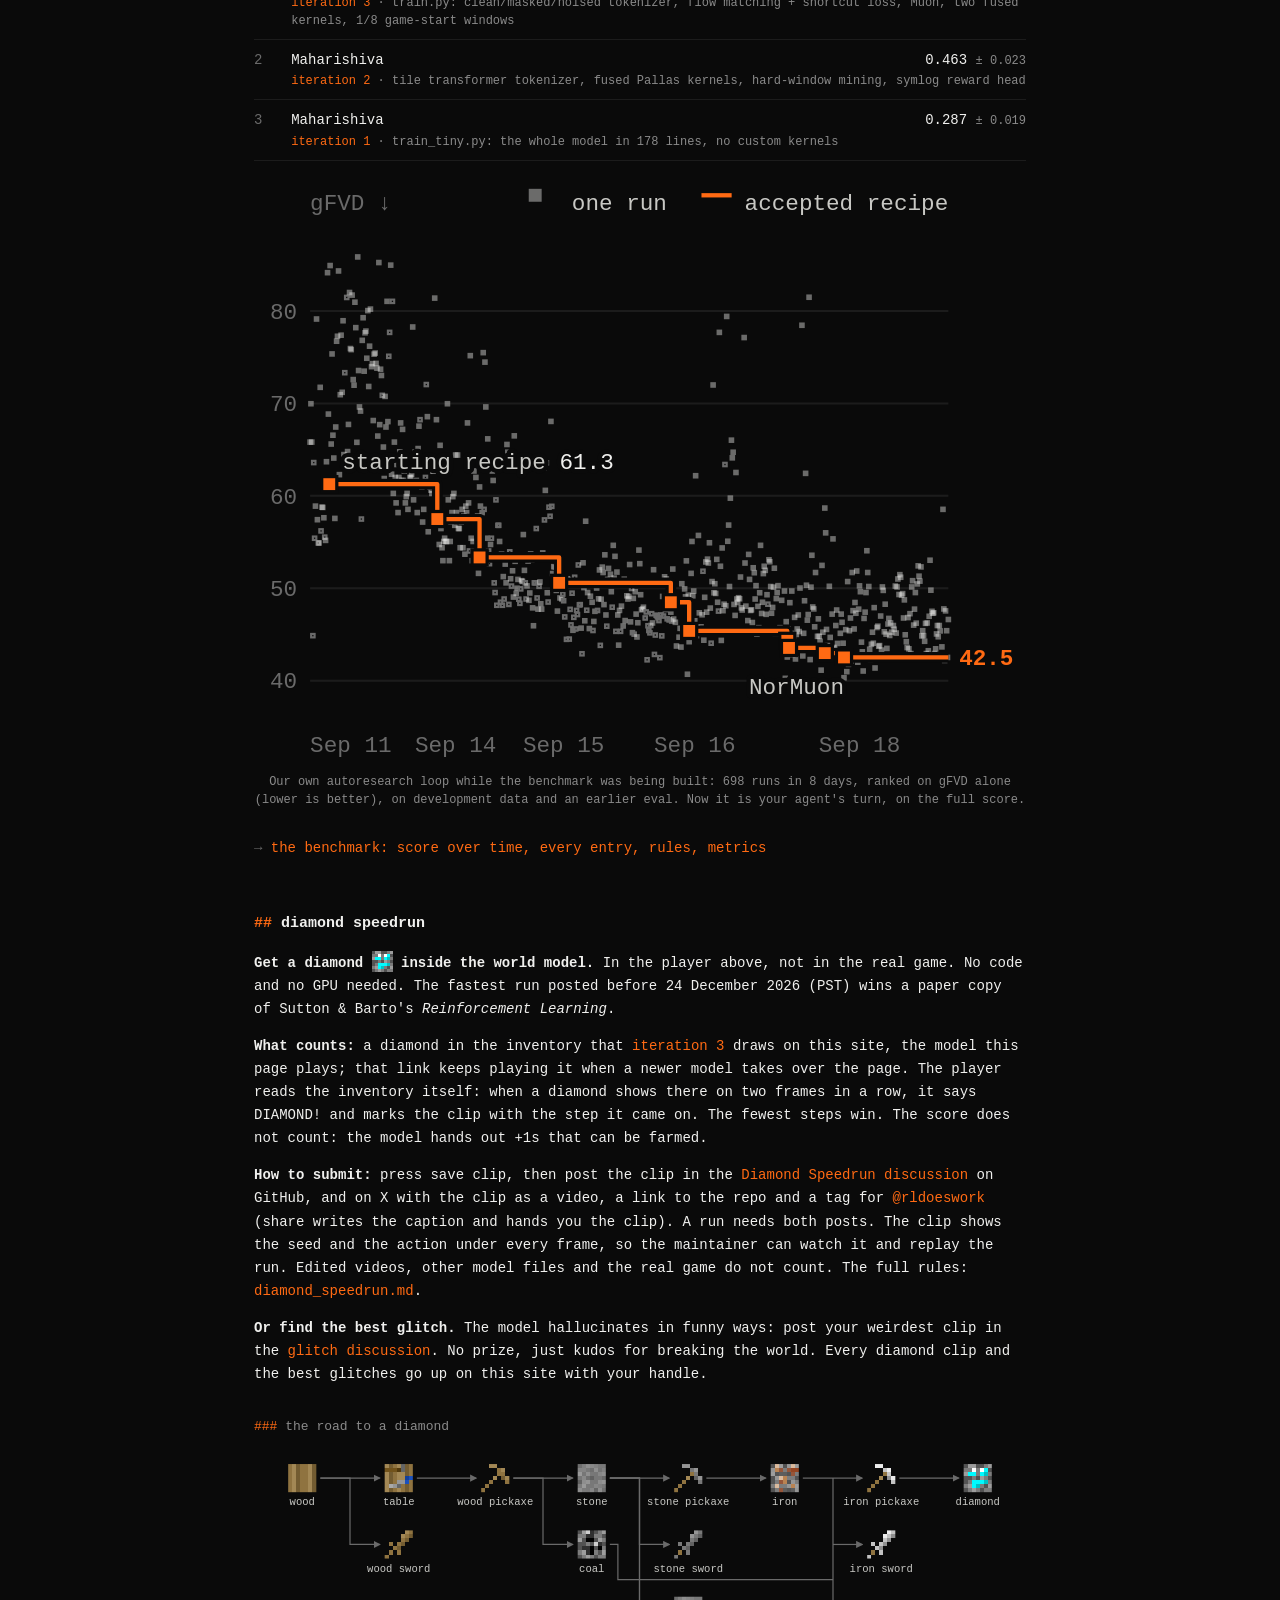
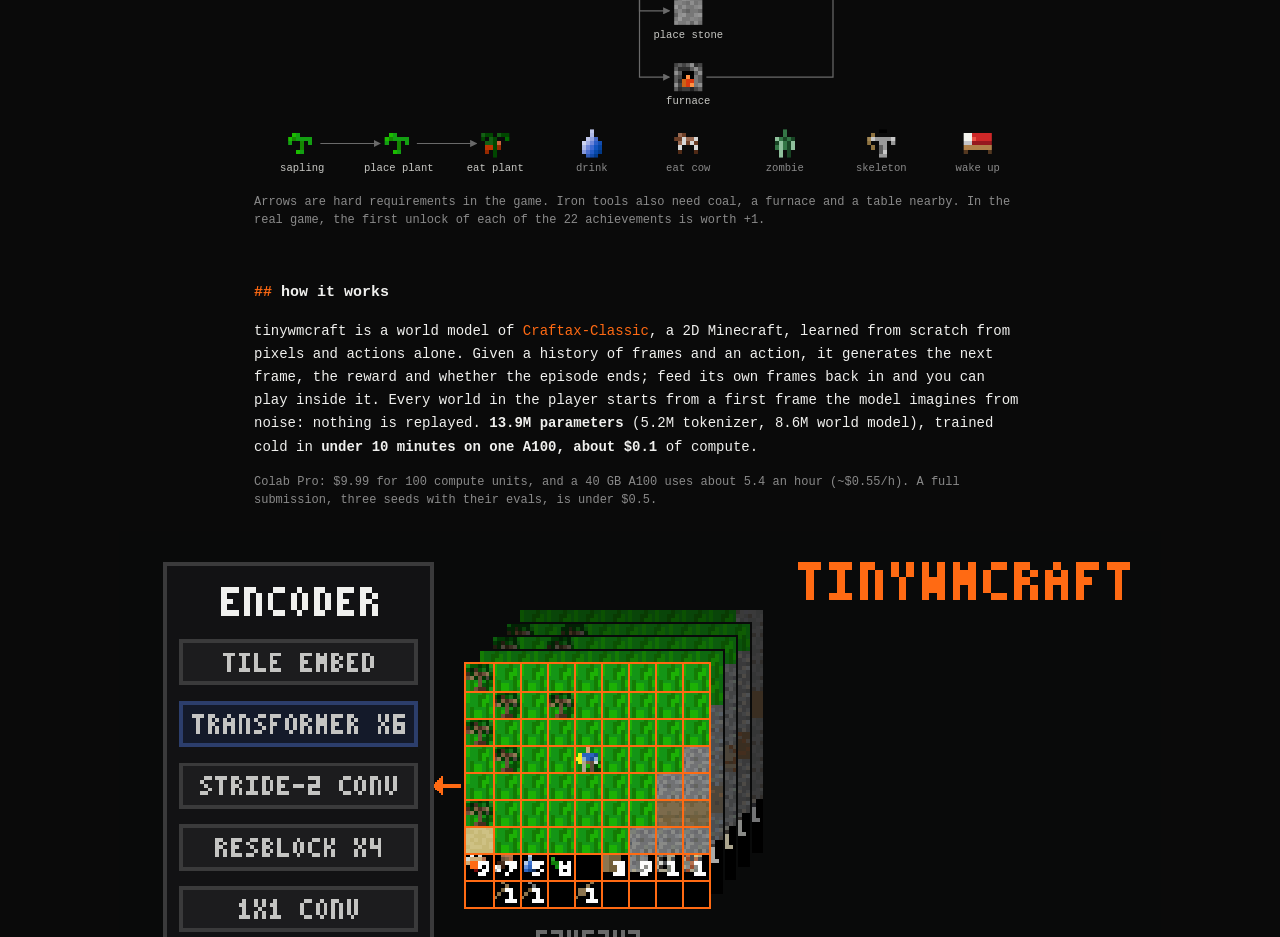
==== commit e34073e3: "readme: the speedrun in one paragraph, rules in diamond_speedrun.md; links under the player: benchma" ====
--- a/docs/index.html
+++ b/docs/index.html
@@ -111,12 +111,12 @@
 <p class="np" id="np">now playing: <a href="https://github.com/Maharishiva/tinywmcraft/blob/8538aa5/train.py">iteration 3</a> by <img class="crown" src="icons/crown.png" alt="crown" onerror="this.remove()"><a href="https://github.com/Maharishiva">Maharishiva</a></p>
 
 <nav class="links">
-<a href="https://github.com/Maharishiva/tinywmcraft">github</a>
-<a href="#speedrun">diamond speedrun</a>
 <a href="benchmark.html">benchmark</a>
 <a href="model.html">inside the model</a>
+<a href="#speedrun">diamond speedrun</a>
 <a href="https://huggingface.co/maharishiva/tinywmcraft-v3">checkpoints</a>
 <a data-dataset href="#">dataset</a>
+<a href="https://github.com/Maharishiva/tinywmcraft">github</a>
 </nav>
 
 <!--{autoresearch-->
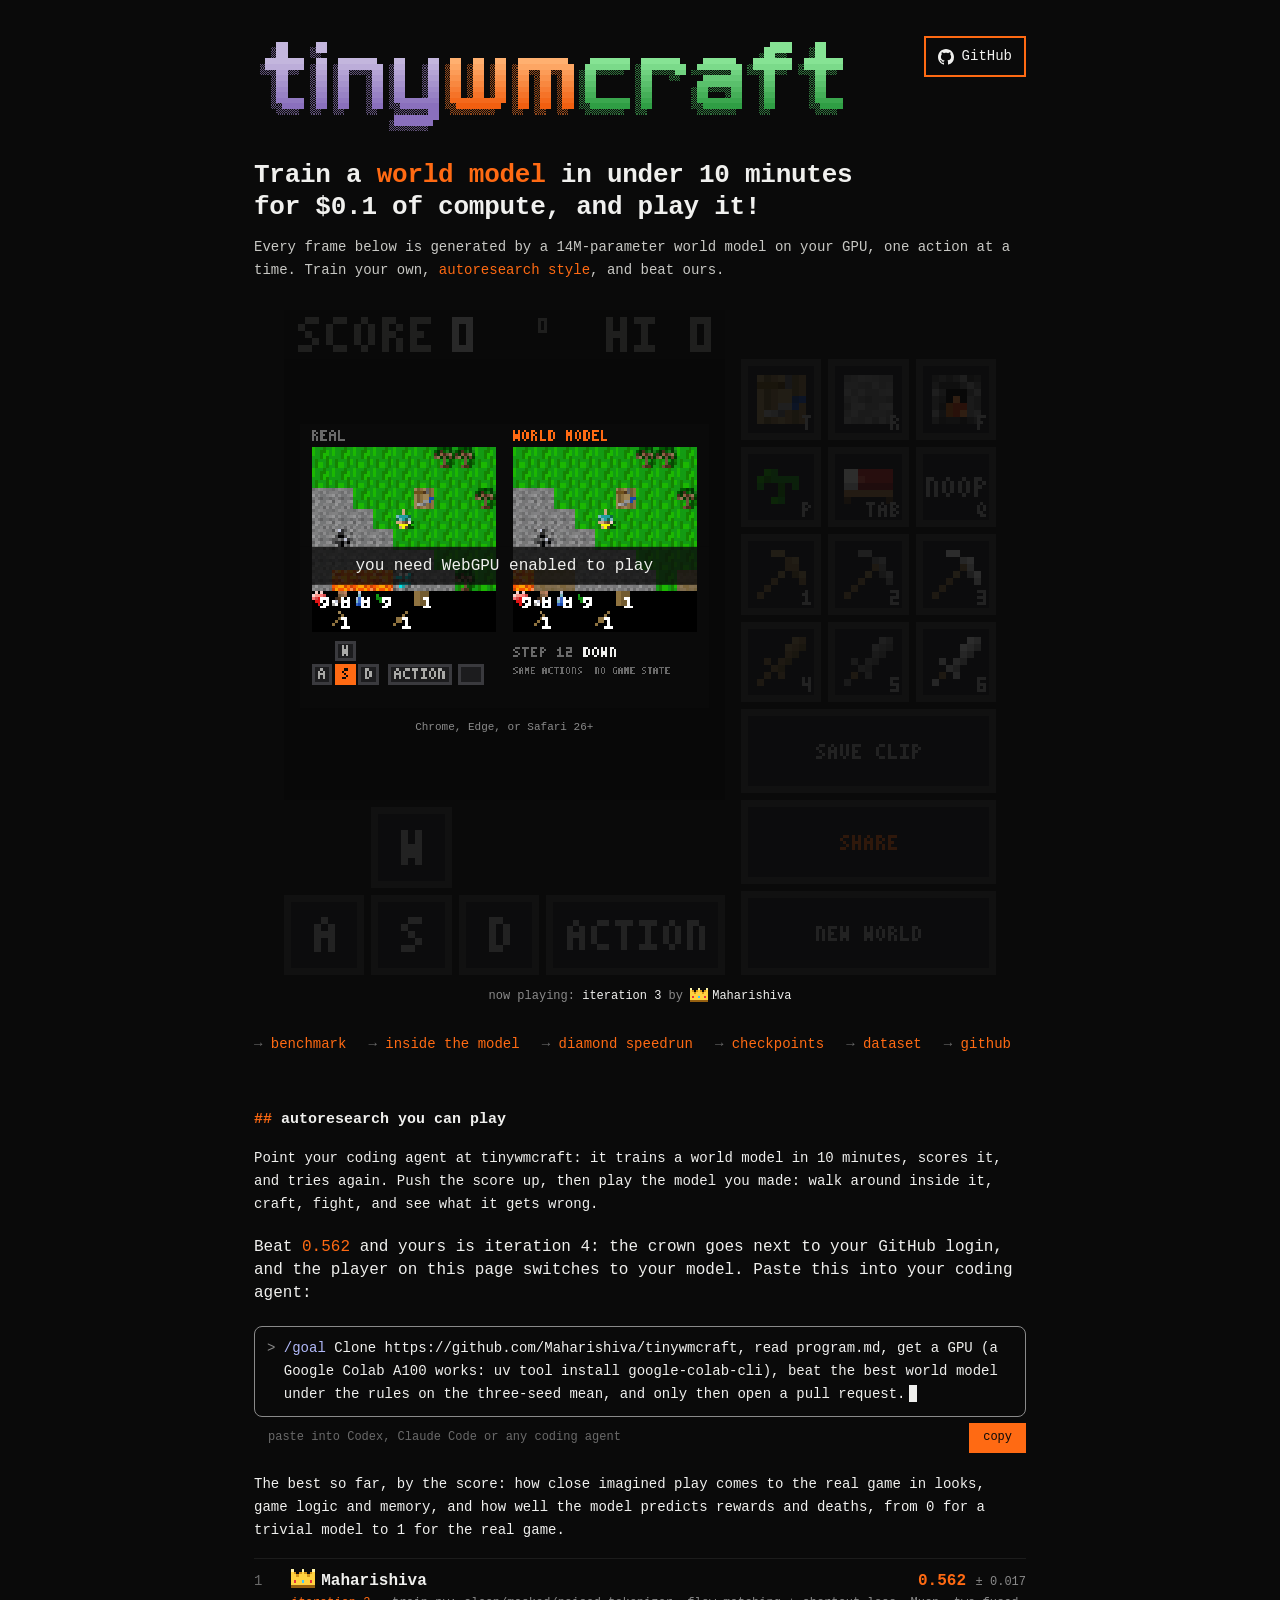
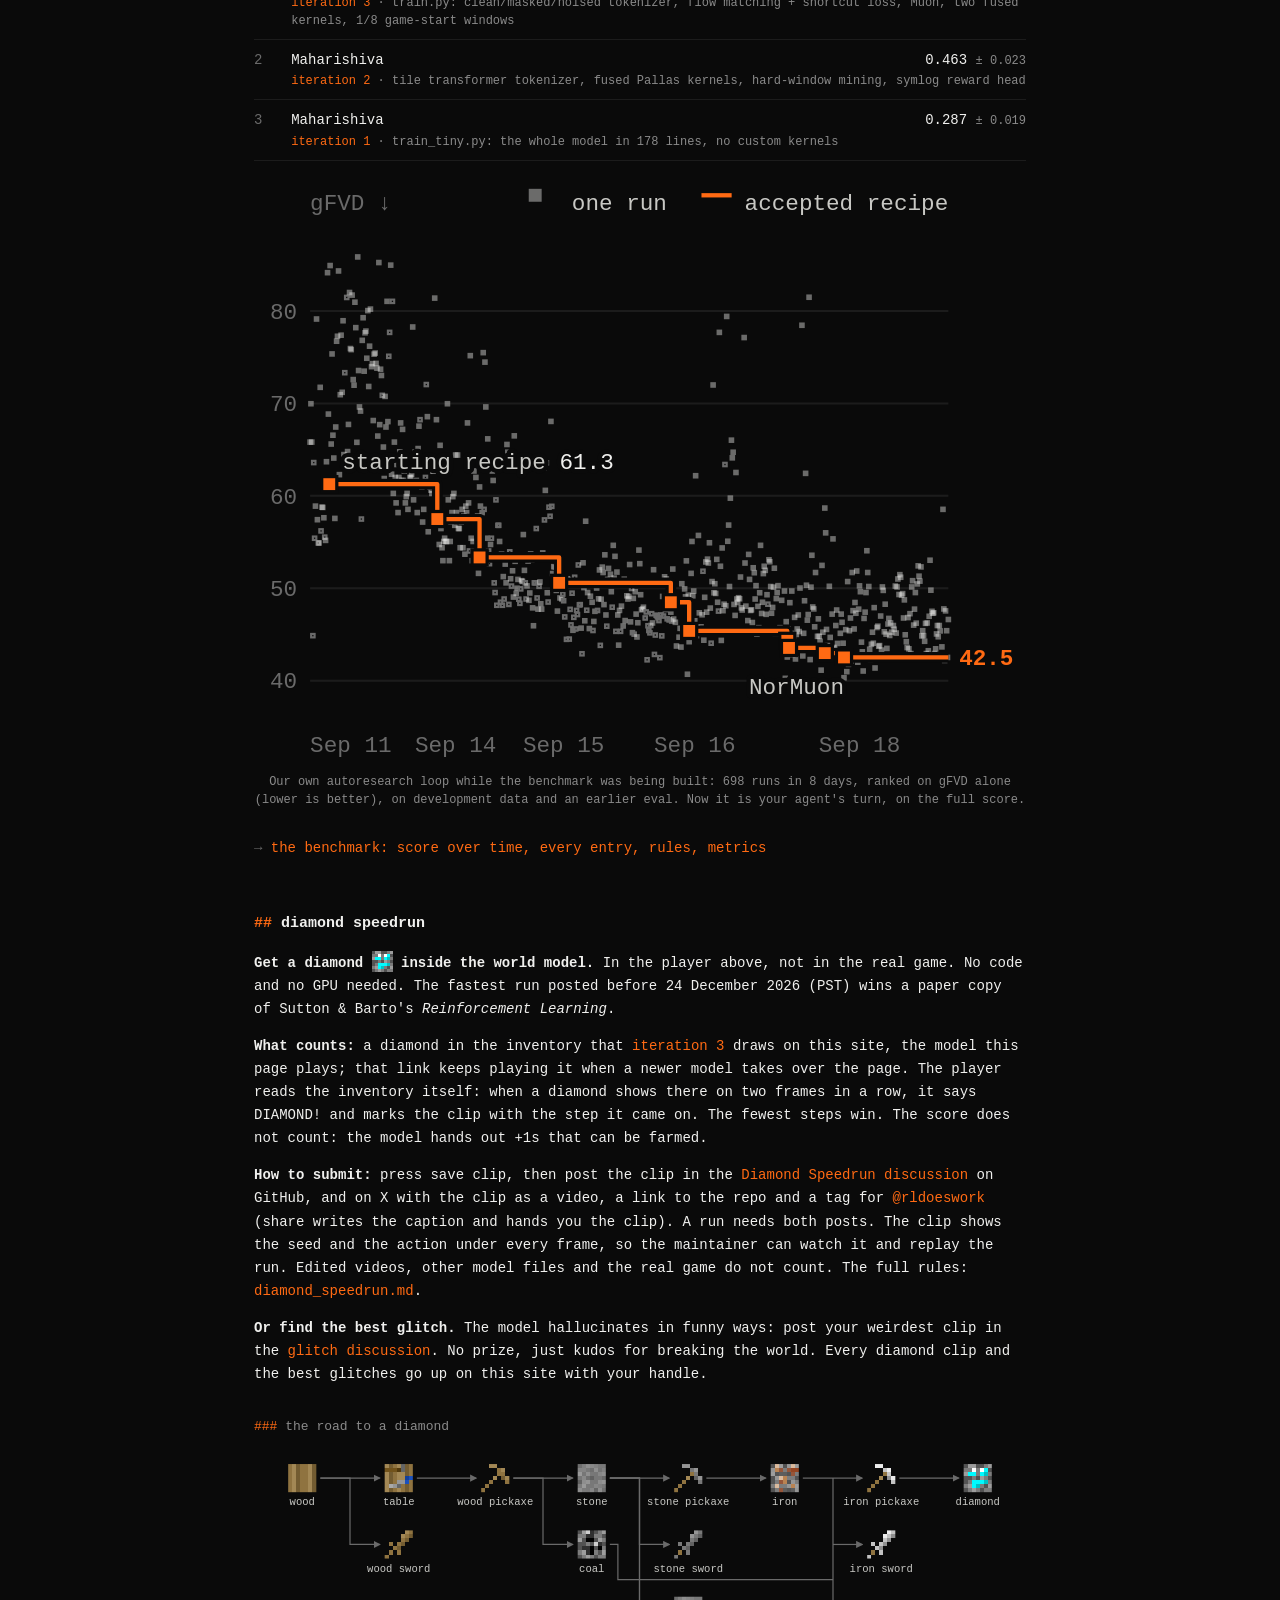
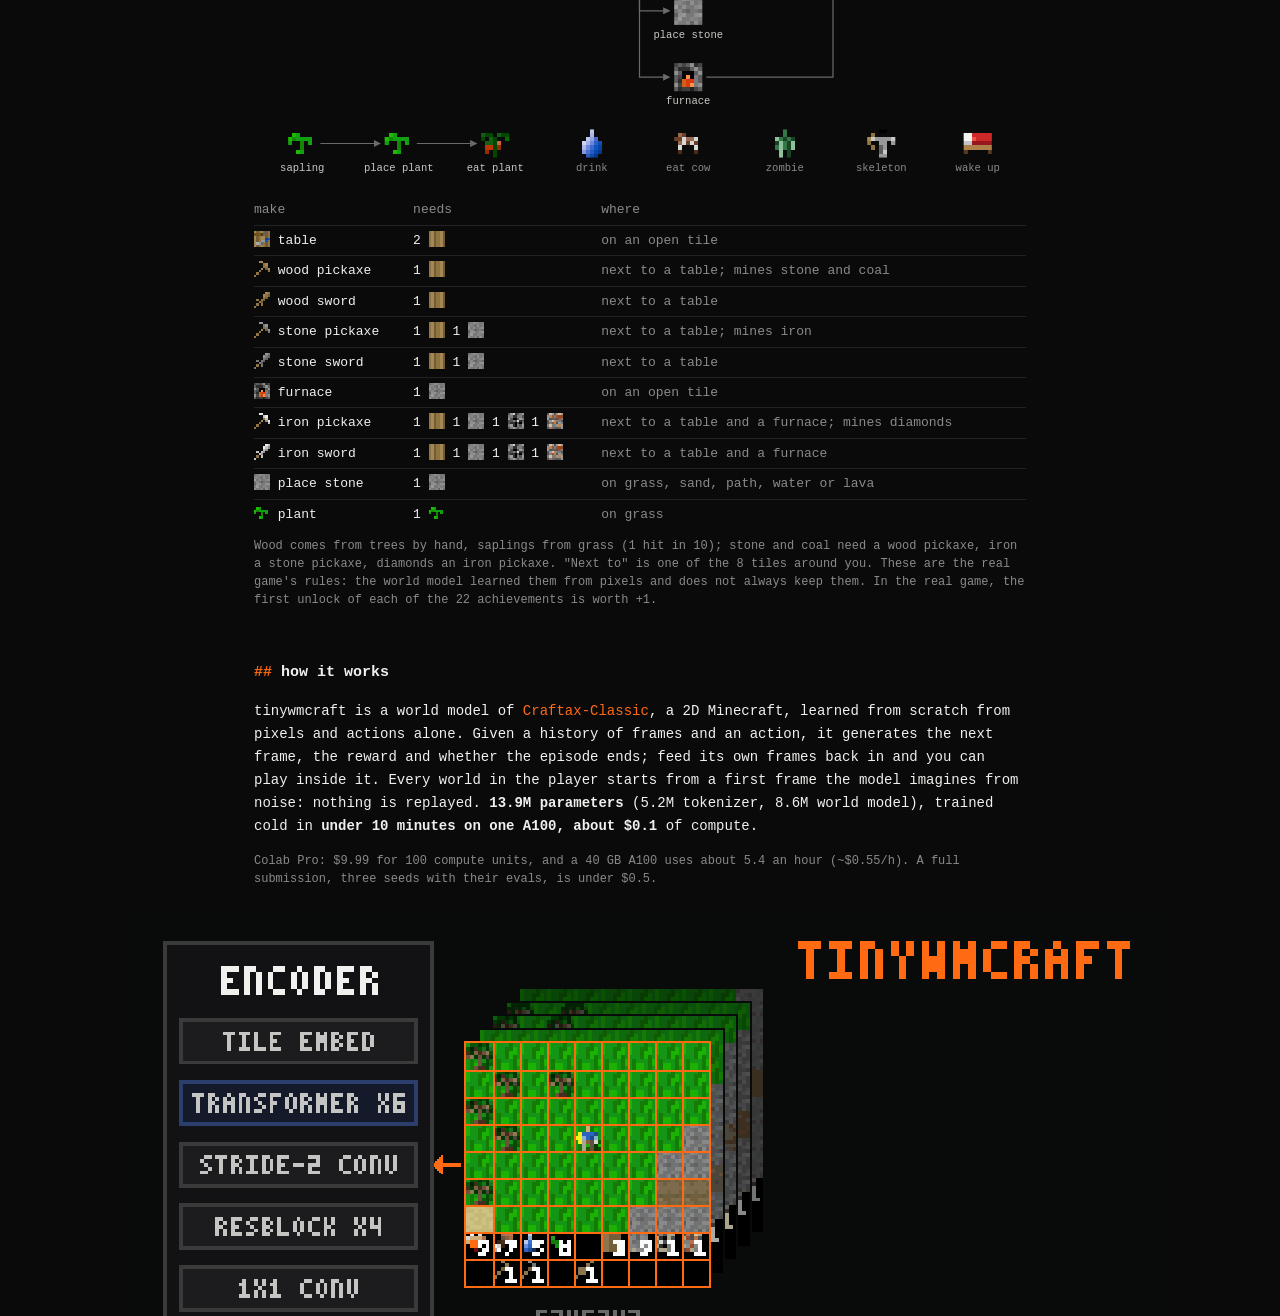
==== commit 3f9c2f8b: "recipes: every craft and place under the road to a diamond (craftax 1.5.0 rules); in the player, a b" ====
--- a/docs/index.html
+++ b/docs/index.html
@@ -22,7 +22,7 @@
 <meta name="twitter:description" content="A 14M-parameter world model of Craftax, a 2D Minecraft, learned from pixels and actions. Play it in your browser. Beat it in one 10-minute A100 run.">
 <meta name="twitter:image" content="https://maharishiva.github.io/tinywmcraft/assets/card.png">
 <meta name="twitter:image:alt" content="Real Craftax on the left, the world model on the right, the action below">
-<link rel="stylesheet" href="play.css?v=3">
+<link rel="stylesheet" href="play.css?v=4">
 <style>
 :root { --bg:#0a0a0a; --fg:#f0f0ee; --ink:#c8c8c4; --dim:#6a6a6a; --mid:#8a8a8a; --o:#ff6a13; --line:#1c1c1c; }
 * { box-sizing:border-box; }
@@ -57,6 +57,11 @@
 figcaption { text-align:center; text-wrap:balance; }
 .tree { display:block; min-width:640px; width:100%; height:auto; margin:14px 0 6px; font-size:10.5px; }
 .tree image { image-rendering:pixelated; }
+.recipes { border-collapse:collapse; width:100%; margin:10px 0 0; font-size:13px; }
+.recipes th { color:var(--mid); font-weight:normal; text-align:left; padding:4px 10px 4px 0; }
+.recipes td { padding:4px 10px 4px 0; border-top:1px solid #222; vertical-align:middle; white-space:nowrap; }
+.recipes td:last-child { white-space:normal; color:var(--mid); }
+.recipes img { width:16px; height:16px; vertical-align:-3px; image-rendering:pixelated; }
 .tree text { fill:var(--ink); text-anchor:middle; }
 .tree .any text { fill:var(--mid); }
 .tree .dep { fill:none; stroke:#6a6a6a; stroke-width:1.2; marker-end:url(#ah); }
@@ -107,7 +112,7 @@
 </header>
 
 <div id="play"></div>
-<script type="module" src="play.js?v=3"></script>
+<script type="module" src="play.js?v=4"></script>
 <p class="np" id="np">now playing: <a href="https://github.com/Maharishiva/tinywmcraft/blob/8538aa5/train.py">iteration 3</a> by <img class="crown" src="icons/crown.png" alt="crown" onerror="this.remove()"><a href="https://github.com/Maharishiva">Maharishiva</a></p>
 
 <nav class="links">
@@ -188,7 +193,19 @@
 <g class="any"><image href="icons/skeleton.png" x="610" y="272" width="28" height="28"/><text x="624" y="313">skeleton</text></g>
 <g class="any"><image href="icons/sleep.png" x="706" y="272" width="28" height="28"/><text x="720" y="313">wake up</text></g>
 </svg></div>
-<p class="note">Arrows are hard requirements in the game. Iron tools also need coal, a furnace and a table nearby. In the real game, the first unlock of each of the 22 achievements is worth +1.</p>
+<table class="recipes"><thead><tr><th>make</th><th>needs</th><th>where</th></tr></thead><tbody>
+<tr><td><img src="icons/place_table.png" alt="place_table"> table</td><td>2 <img src="icons/wood.png" alt="wood"></td><td>on an open tile</td></tr>
+<tr><td><img src="icons/make_wood_pickaxe.png" alt="make_wood_pickaxe"> wood pickaxe</td><td>1 <img src="icons/wood.png" alt="wood"></td><td>next to a table; mines stone and coal</td></tr>
+<tr><td><img src="icons/make_wood_sword.png" alt="make_wood_sword"> wood sword</td><td>1 <img src="icons/wood.png" alt="wood"></td><td>next to a table</td></tr>
+<tr><td><img src="icons/make_stone_pickaxe.png" alt="make_stone_pickaxe"> stone pickaxe</td><td>1 <img src="icons/wood.png" alt="wood"> 1 <img src="icons/stone.png" alt="stone"></td><td>next to a table; mines iron</td></tr>
+<tr><td><img src="icons/make_stone_sword.png" alt="make_stone_sword"> stone sword</td><td>1 <img src="icons/wood.png" alt="wood"> 1 <img src="icons/stone.png" alt="stone"></td><td>next to a table</td></tr>
+<tr><td><img src="icons/place_furnace.png" alt="place_furnace"> furnace</td><td>1 <img src="icons/stone.png" alt="stone"></td><td>on an open tile</td></tr>
+<tr><td><img src="icons/make_iron_pickaxe.png" alt="make_iron_pickaxe"> iron pickaxe</td><td>1 <img src="icons/wood.png" alt="wood"> 1 <img src="icons/stone.png" alt="stone"> 1 <img src="icons/coal.png" alt="coal"> 1 <img src="icons/iron.png" alt="iron"></td><td>next to a table and a furnace; mines diamonds</td></tr>
+<tr><td><img src="icons/make_iron_sword.png" alt="make_iron_sword"> iron sword</td><td>1 <img src="icons/wood.png" alt="wood"> 1 <img src="icons/stone.png" alt="stone"> 1 <img src="icons/coal.png" alt="coal"> 1 <img src="icons/iron.png" alt="iron"></td><td>next to a table and a furnace</td></tr>
+<tr><td><img src="icons/place_stone.png" alt="place_stone"> place stone</td><td>1 <img src="icons/stone.png" alt="stone"></td><td>on grass, sand, path, water or lava</td></tr>
+<tr><td><img src="icons/place_plant.png" alt="place_plant"> plant</td><td>1 <img src="icons/sapling.png" alt="sapling"></td><td>on grass</td></tr>
+</tbody></table>
+<p class="note">Wood comes from trees by hand, saplings from grass (1 hit in 10); stone and coal need a wood pickaxe, iron a stone pickaxe, diamonds an iron pickaxe. "Next to" is one of the 8 tiles around you. These are the real game's rules: the world model learned them from pixels and does not always keep them. In the real game, the first unlock of each of the 22 achievements is worth +1.</p>
 <!--challenge}-->
 
 <!--{how-->
--- a/docs/play.css
+++ b/docs/play.css
@@ -65,6 +65,9 @@
 #play .coach .bub.cap { display: flex; align-items: center; justify-content: center; padding: 4px 10px; text-align: center;
   white-space: normal; box-shadow: none; }
 #play .coach .bub.cap::after { display: none; }
+#play .coach.recipe .bub { font-size: 18px; white-space: normal; width: max-content; text-align: center; }
+#play .coach.recipe .bub small { display: block; margin-top: 3px; font-size: 14px; }
+#play .coach.recipe .ring { animation: none; }
 #play .coach .skip { position: absolute; pointer-events: auto; padding: 4px 8px; font: inherit; font-size: 12px; color: #aaaaa8;
   background: #0a0a0acc; border: 1px solid #3a3a3e; border-radius: 0; cursor: pointer; }
 
